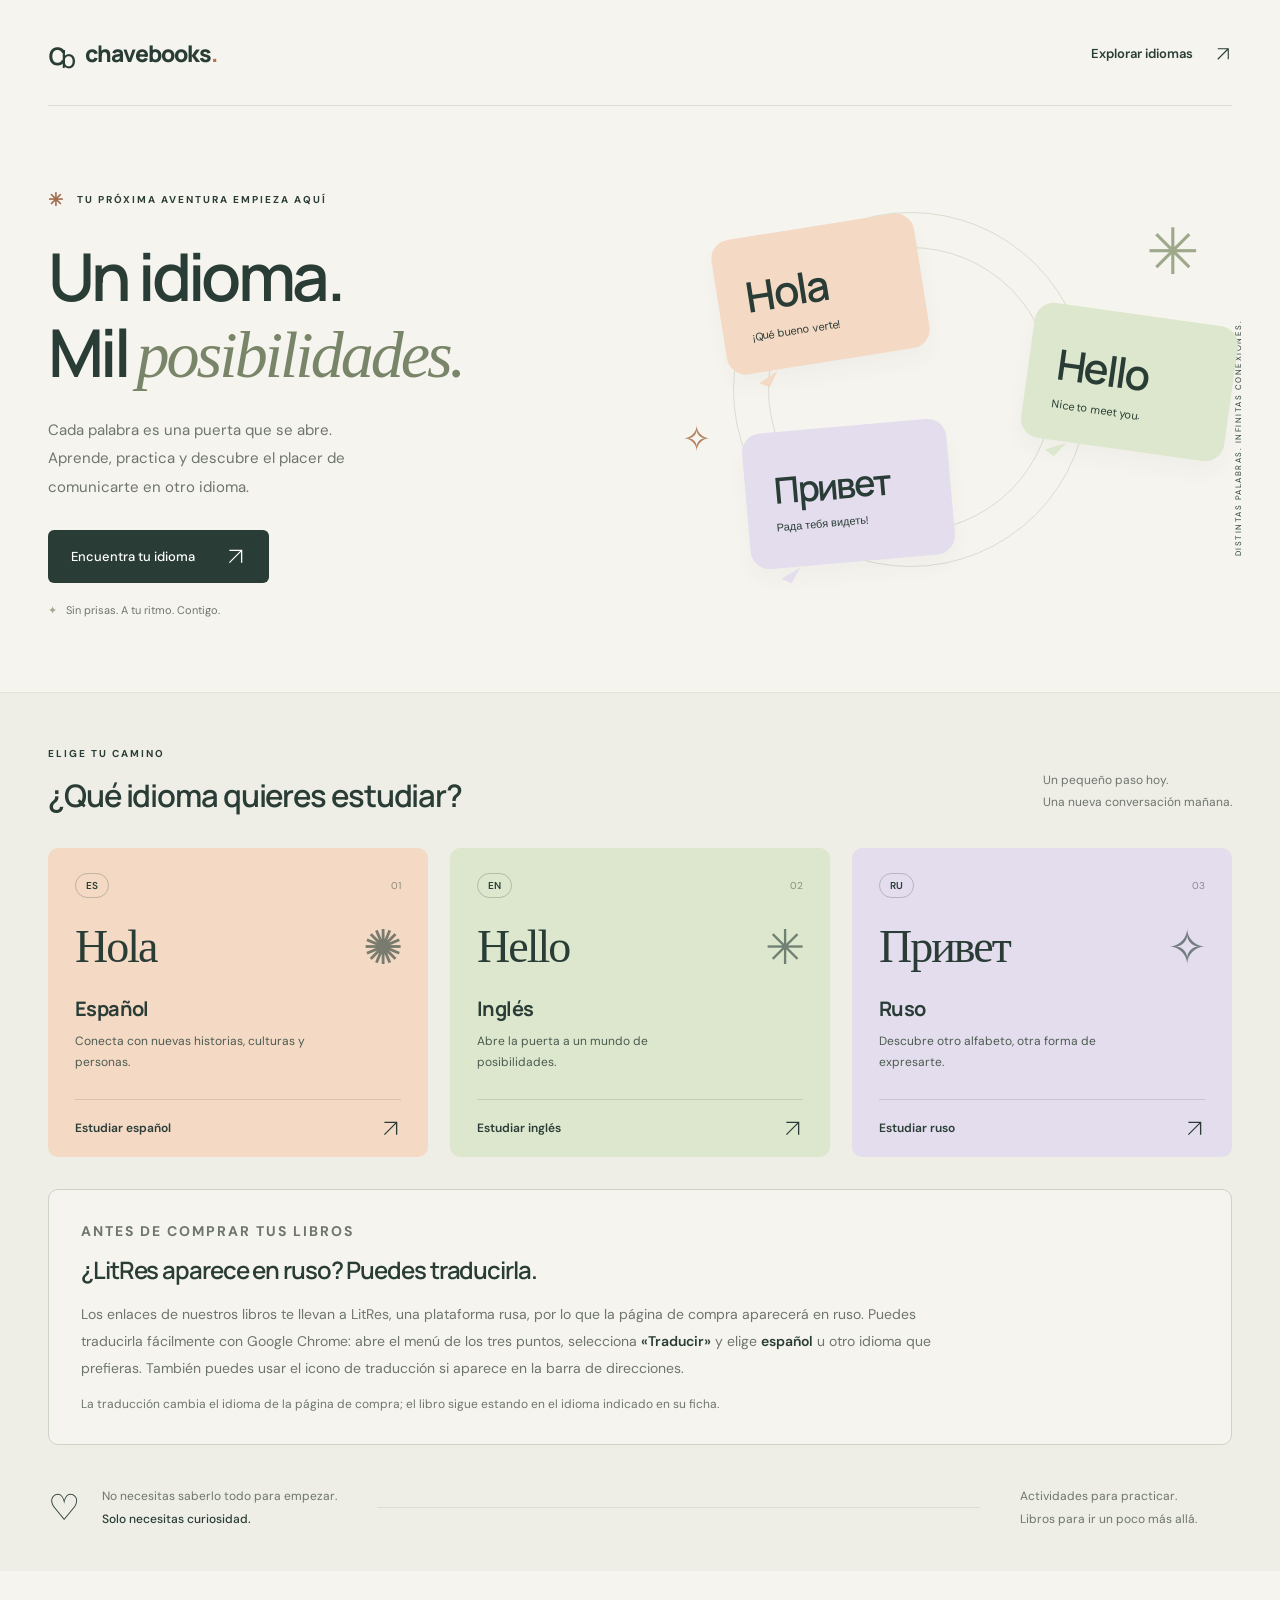
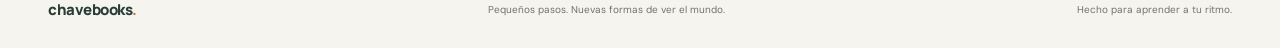
==== index.html @ 5e5ac159 "Create chavebooks language learning website" ====
<!doctype html>
<html lang="es">
<head>
  <meta charset="UTF-8">
  <meta name="viewport" content="width=device-width, initial-scale=1">
  <meta name="theme-color" content="#f6f4ee">
  <meta name="description" content="Aprende español, inglés y ruso a tu ritmo. Practica con actividades interactivas y descubre libros para seguir aprendiendo.">
  <title>chavebooks · Un idioma, mil posibilidades</title>
  <link rel="stylesheet" href="styles.css">
  <script src="books.js" defer></script>
  <script src="app.js" defer></script>
</head>
<body>
  <a class="skip" href="#main">Saltar al contenido</a>
  <header class="header wrap">
    <a class="brand" href="#" aria-label="chavebooks, inicio"><span class="brand-icon" aria-hidden="true">c<span>b</span></span> chavebooks<span class="brand-dot">.</span></a>
    <nav aria-label="Navegación principal"><a href="#idiomas">Explorar idiomas <svg class="arrow-icon" viewBox="0 0 24 24" fill="none" stroke="currentColor" stroke-width="1.5" aria-hidden="true"><path d="M5 19 19 5M5 5h14v14"/></svg></a></nav>
  </header>
  <main id="main" tabindex="-1"></main>
  <footer class="wrap footer"><a class="brand footer-brand" href="#">chavebooks<span class="brand-dot">.</span></a><p>Pequeños pasos. Nuevas formas de ver el mundo.</p><span>Hecho para aprender a tu ritmo.</span></footer>
</body>
</html>
---- styles.css ----
@import url('https://fonts.googleapis.com/css2?family=DM+Sans:wght@400;450;500;550;600;650;700&family=Manrope:wght@400;500;600;650;700;750;800&display=swap');
:root{--ink:#293d36;--muted:#6d756e;--paper:#f6f4ee;--line:#dcded3;--peach:#f4d9c5;--sage:#dce7cd;--lavender:#e4dded}*{box-sizing:border-box}html{scroll-behavior:smooth;scroll-padding-top:24px}body{margin:0;background:var(--paper);color:var(--ink);font:16px 'DM Sans',sans-serif}a{color:inherit;text-decoration:none}button,input{font:inherit}button,a,input{ -webkit-tap-highlight-color:transparent}a:focus-visible,button:focus-visible,input:focus-visible{outline:3px solid #926840;outline-offset:5px}.wrap{max-width:1200px;width:calc(100% - 96px);margin:auto}.header{height:106px;display:flex;align-items:center;justify-content:space-between;border-bottom:1px solid var(--line)}.brand{font-family:'Manrope',sans-serif;font-size:23px;font-weight:800;letter-spacing:-1px;display:flex;align-items:center}.brand-icon{font-size:32px;display:inline-flex;align-items:baseline;margin-right:14px;letter-spacing:-5px;font-weight:500}.brand-icon span{font-size:25px;transform:translateY(3px)}.brand-dot{color:#ba714c}.header nav a{font-size:13px;font-weight:600}.header nav span{margin-left:22px;font-size:20px}.hero{display:grid;grid-template-columns:1.1fr 1fr;gap:20px;padding-top:78px;padding-bottom:75px}.eyebrow{font-size:10px;letter-spacing:2px;font-weight:700;line-height:1.8}.small-star{font-size:18px;color:#a16e4f;vertical-align:middle;margin-right:8px}h1,h2,h3,p{margin-top:0}h1,h2,h3{font-family:'Manrope',sans-serif}h1{font-size:66px;line-height:1.14;font-weight:600;letter-spacing:-3.6px;margin-bottom:24px;margin-top:23px}h1 em{font-family:Georgia,serif;font-weight:400;letter-spacing:-3px;color:#798568}.hero-description{color:var(--muted);font-size:15px;line-height:1.9;max-width:370px;margin-bottom:29px}.button{display:inline-flex;gap:30px;align-items:center;justify-content:space-between;padding:16px 23px;border-radius:6px;font-size:13px;font-weight:500;border:0;cursor:pointer;transition:background .18s,transform .18s}.dark{background:var(--ink);color:#fff}.dark:hover{background:#42594b;transform:translateY(-2px)}.button span{font-size:19px}.hero-note{font-size:11px;color:var(--muted);margin:20px 0 0}.hero-note span{color:#9eaa8b;margin-right:6px}.hero-art{position:relative;height:390px;align-self:center}.orbit{position:absolute;border:1px solid #d9ddcf;border-radius:50%;width:355px;height:355px;top:6px;left:55px}.orbit-two{width:285px;height:285px;top:41px;left:90px}.speech{position:absolute;width:205px;height:136px;display:flex;flex-direction:column;justify-content:center;padding-left:28px;border-radius:19px;font-family:'Manrope',sans-serif;font-size:42px;font-weight:600;letter-spacing:-2px;box-shadow:0 12px 20px #293d3608}.speech:after{content:'';position:absolute;bottom:-16px;left:28px;border:10px solid transparent;border-top-color:inherit;border-bottom:0;transform:skewY(-25deg)}.speech span{font-family:'DM Sans',sans-serif;font-size:11px;letter-spacing:0;font-weight:400;margin-top:5px}.speech-es{background:var(--peach);border-color:var(--peach);left:40px;top:20px;transform:rotate(-9deg)}.speech-en{background:var(--sage);border-color:var(--sage);right:0;top:108px;transform:rotate(8deg);z-index:2}.speech-ru{background:var(--lavender);border-color:var(--lavender);left:68px;top:220px;transform:rotate(-5deg);font-size:36px}.art-star{position:absolute;right:32px;top:5px;font-size:64px;color:#9da98a}.tiny-star{position:absolute;left:4px;top:210px;font-size:35px;color:#b28361}.art-caption{position:absolute;bottom:0;right:12px;font-size:8px;letter-spacing:1.5px;transform:rotate(-90deg);transform-origin:right center}.languages-section{padding:52px 0 0;background:#eeeee6;border-top:1px solid #e2e4da}.section-heading{display:flex;justify-content:space-between;align-items:end;margin-bottom:32px}.section-heading .eyebrow{margin-bottom:12px}h2{font-size:31px;line-height:1.3;font-weight:600;letter-spacing:-1.1px;margin-bottom:0}.section-heading>p{font-size:12px;line-height:1.8;color:var(--muted);margin:0 0 2px}.language-grid{display:grid;grid-template-columns:repeat(3,1fr);gap:22px}.language-card{padding:25px 27px 0;border-radius:10px;transition:transform .2s,box-shadow .2s}.language-card:hover{transform:translateY(-6px);box-shadow:0 12px 22px #293d3610}.peach{background:var(--peach)}.sage{background:var(--sage)}.lavender{background:var(--lavender)}.card-top{display:flex;align-items:center;justify-content:space-between}.language-code{border:1px solid #293d3640;border-radius:30px;padding:5px 10px;font-size:10px;font-weight:600}.card-number{font-size:10px;color:#293d3680}.native{font-family:Georgia,serif;font-size:46px;letter-spacing:-2px;margin:21px 0 20px;display:flex;align-items:center;justify-content:space-between}.native span{font-family:serif;font-size:48px;font-weight:400;opacity:.6}.language-card h3{font-size:20px;letter-spacing:-.6px;margin-bottom:9px}.language-card>p{font-size:12px;line-height:1.8;max-width:230px;min-height:44px;color:#4b5b50;margin-bottom:24px}.card-bottom{border-top:1px solid #293d3626;display:flex;align-items:center;justify-content:space-between;padding:18px 0;font-size:12px;font-weight:600}.card-bottom span{font-size:21px}.learning-note{display:flex;align-items:center;gap:22px;padding:40px 0}.learning-note>span:first-child{font-size:36px;font-family:serif}.learning-note p{font-size:12px;line-height:1.9;margin:0;color:var(--muted)}.learning-note strong{font-weight:500;color:var(--ink)}.note-line{height:1px;background:var(--line);flex:1;margin:0 18px}.note-right{min-width:212px}.footer{padding:28px 0;display:flex;justify-content:space-between;align-items:center;gap:24px}.footer-brand{font-size:15px;letter-spacing:-.5px}.footer p,.footer>span{font-size:10px;color:var(--muted);margin:0}.skip{position:absolute;left:12px;top:-70px;z-index:10;background:var(--ink);color:white;padding:12px}.skip:focus{top:8px}.detail{padding:30px 0 60px;min-height:75vh}.back{font-size:12px;display:inline-block;margin-bottom:25px}.language-banner{border-radius:12px;padding:35px 40px;display:flex;justify-content:space-between;align-items:center}.language-banner h1{margin:12px 0;font-size:48px;letter-spacing:-2px}.language-banner p:last-child{font-size:14px;margin-bottom:0}.banner-native{font-family:Georgia,serif;font-style:italic;font-weight:400;opacity:.55;margin-left:28px}.banner-star{font-size:90px;opacity:.5}.tabs{display:flex;gap:35px;border-bottom:1px solid var(--line);margin-top:20px}.tabs a{padding:18px 0;font-size:14px;border-bottom:3px solid transparent}.tabs a[aria-current]{border-color:var(--ink);font-weight:700}.tabs span{margin-left:18px}.activity-heading{display:flex;gap:20px;justify-content:space-between;align-items:center;margin:38px 0 28px}.activity-heading h2{margin-bottom:12px}.activity-heading p:last-child{font-size:14px;color:var(--muted);line-height:1.8;margin:0;max-width:650px}.level{font-size:11px;background:#e7ebdf;padding:9px 13px;border-radius:30px;white-space:nowrap}.exercise-meta{display:flex;justify-content:space-between;border-bottom:1px solid var(--line);padding:17px 0;font-size:12px;color:var(--muted)}.question{border:0;border-bottom:1px solid var(--line);margin:0;padding:26px 0;min-width:0}.question legend{float:left;width:100%;font-size:17px;margin-bottom:18px;line-height:1.6}.question-number{font-size:11px;color:var(--muted);margin-right:15px}.answers{clear:both;display:flex;gap:12px;padding-left:34px}.answers label{position:relative;cursor:pointer}.answers input{position:absolute;left:12px;top:12px;width:16px;height:16px;accent-color:var(--ink)}.answers label span{display:block;border:1px solid #cdd3c5;border-radius:5px;padding:12px 24px 12px 40px;font-size:14px}.answers input:checked+span{background:#dce7cd;border-color:#708369}.answers input:focus-visible+span{outline:2px solid #926840;outline-offset:2px}.feedback{font-size:13px;margin:15px 0 0 34px;line-height:1.8}.feedback:empty{display:none}.correct{color:#345c38}.incorrect{color:#8d4627}.exercise-actions{display:flex;align-items:center;gap:25px;margin-top:28px}.reset{border:0;background:none;color:var(--ink);font-size:12px;cursor:pointer;padding:12px}.result:not(:empty){padding:22px;background:var(--sage);border-radius:8px;margin-top:25px;line-height:1.8}.empty-books{padding:50px 24px;background:#eeeee6;text-align:center;border-radius:10px}.book-symbol{font-size:54px;color:#798568}.empty-books h3{font-size:24px;margin:15px 0;letter-spacing:-.7px}.empty-books p{font-size:14px;line-height:1.9;max-width:470px;margin:0 auto 25px;color:var(--muted)}.book-grid{display:grid;grid-template-columns:repeat(3,1fr);gap:22px}.book-card{border:1px solid var(--line);border-radius:10px;padding:28px}.book-card h3{font-size:25px;margin:15px 0}.book-card p{color:var(--muted);font-size:14px;line-height:1.8}
@media(min-width:1400px){.hero{padding-top:95px;padding-bottom:95px}}@media(max-width:1050px){.wrap{width:calc(100% - 56px)}h1{font-size:54px}.hero-art{transform:scale(.85);transform-origin:right center}.hero{grid-template-columns:1.15fr 1fr;gap:0}.speech-en{right:-25px}.language-card{padding:22px 22px 0}.native{font-size:40px}.footer>span{display:none}}@media(max-width:760px){.wrap{width:calc(100% - 40px)}.header{height:82px}.brand{font-size:19px}.brand-icon{margin-right:10px}.header nav a{font-size:11px}.header nav span{margin-left:5px}.hero{grid-template-columns:1fr;padding-top:40px;padding-bottom:24px}.hero h1{font-size:52px;letter-spacing:-2.8px}.hero-description{max-width:400px}.hero-art{width:370px;max-width:100%;height:345px;transform:scale(.85);transform-origin:center center;justify-self:center;margin:0 0 8px}.orbit{left:12px;top:0;width:330px;height:330px}.orbit-two{left:42px;top:30px;width:270px;height:270px}.speech-es{left:10px;top:5px}.speech-en{right:-2px;top:99px}.speech-ru{left:35px;top:205px}.art-star{right:15px;top:-5px}.tiny-star{left:-15px;top:182px}.art-caption{display:none}.languages-section{padding-top:35px}.section-heading{display:block}.section-heading>p{margin-top:16px}h2{font-size:27px}.language-grid{grid-template-columns:1fr;gap:16px}.language-card{padding:23px 25px 0}.native{margin:12px 0;font-size:43px}.language-card>p{max-width:100%;min-height:0}.learning-note{gap:15px;padding:30px 0}.note-line,.note-right{display:none}.footer{align-items:start;flex-direction:column;gap:12px;padding:25px 0}.language-banner{padding:25px}.language-banner h1{font-size:36px}.banner-native{display:block;margin:10px 0 0;font-size:30px}.banner-star{font-size:60px}.activity-heading{align-items:start;flex-direction:column;margin:28px 0 22px}.exercise-meta{gap:15px;font-size:10px}.question legend{font-size:15px}.answers{padding-left:0;gap:8px;flex-wrap:wrap}.answers label span{padding:12px 16px 12px 36px;font-size:13px}.feedback{margin-left:0}.exercise-actions{gap:12px;flex-wrap:wrap}.book-grid{grid-template-columns:1fr}.empty-books h3{font-size:22px}}@media(prefers-reduced-motion:reduce){html{scroll-behavior:auto}*{transition:none!important}}

.arrow-icon{width:21px;height:21px;flex-shrink:0;vertical-align:middle}.header .arrow-icon{margin-left:18px;width:18px;height:18px}.tabs .arrow-icon{margin-left:18px;width:16px;height:16px}.art-caption{bottom:35px;right:-5px;transform:rotate(-90deg) translateX(100%)}
@media(max-width:760px){.hero-copy{min-width:0}.hero h1{font-size:clamp(39px,12.5vw,52px);letter-spacing:-2.8px}.hero h1 em{letter-spacing:-2.8px}.header .arrow-icon{margin-left:4px;width:15px;height:15px}.hero-art{min-width:0}.hero .eyebrow{font-size:9px;letter-spacing:1.6px}}
@media(max-width:760px){.hero{grid-template-columns:minmax(0,1fr)}.book-card{min-width:0;display:flex;flex-direction:column;align-items:flex-start}.book-card h3{overflow-wrap:anywhere}.book-card .button{margin-top:auto}.book-grid{gap:16px}}

.litres-notice{margin-top:32px;padding:28px 32px;border:1px solid #cdd3c5;border-radius:10px;background:var(--paper)}.litres-notice .eyebrow{margin-bottom:10px}.litres-notice h2{font-size:24px;margin-bottom:16px}.litres-notice p{font-size:14px;line-height:1.9;max-width:850px;color:var(--muted);margin-bottom:12px}.litres-notice strong{color:var(--ink);font-weight:600}.litres-notice .litres-note{font-size:12px;margin-bottom:0}@media(max-width:760px){.litres-notice{padding:23px;margin-top:24px}.litres-notice h2{font-size:22px}}
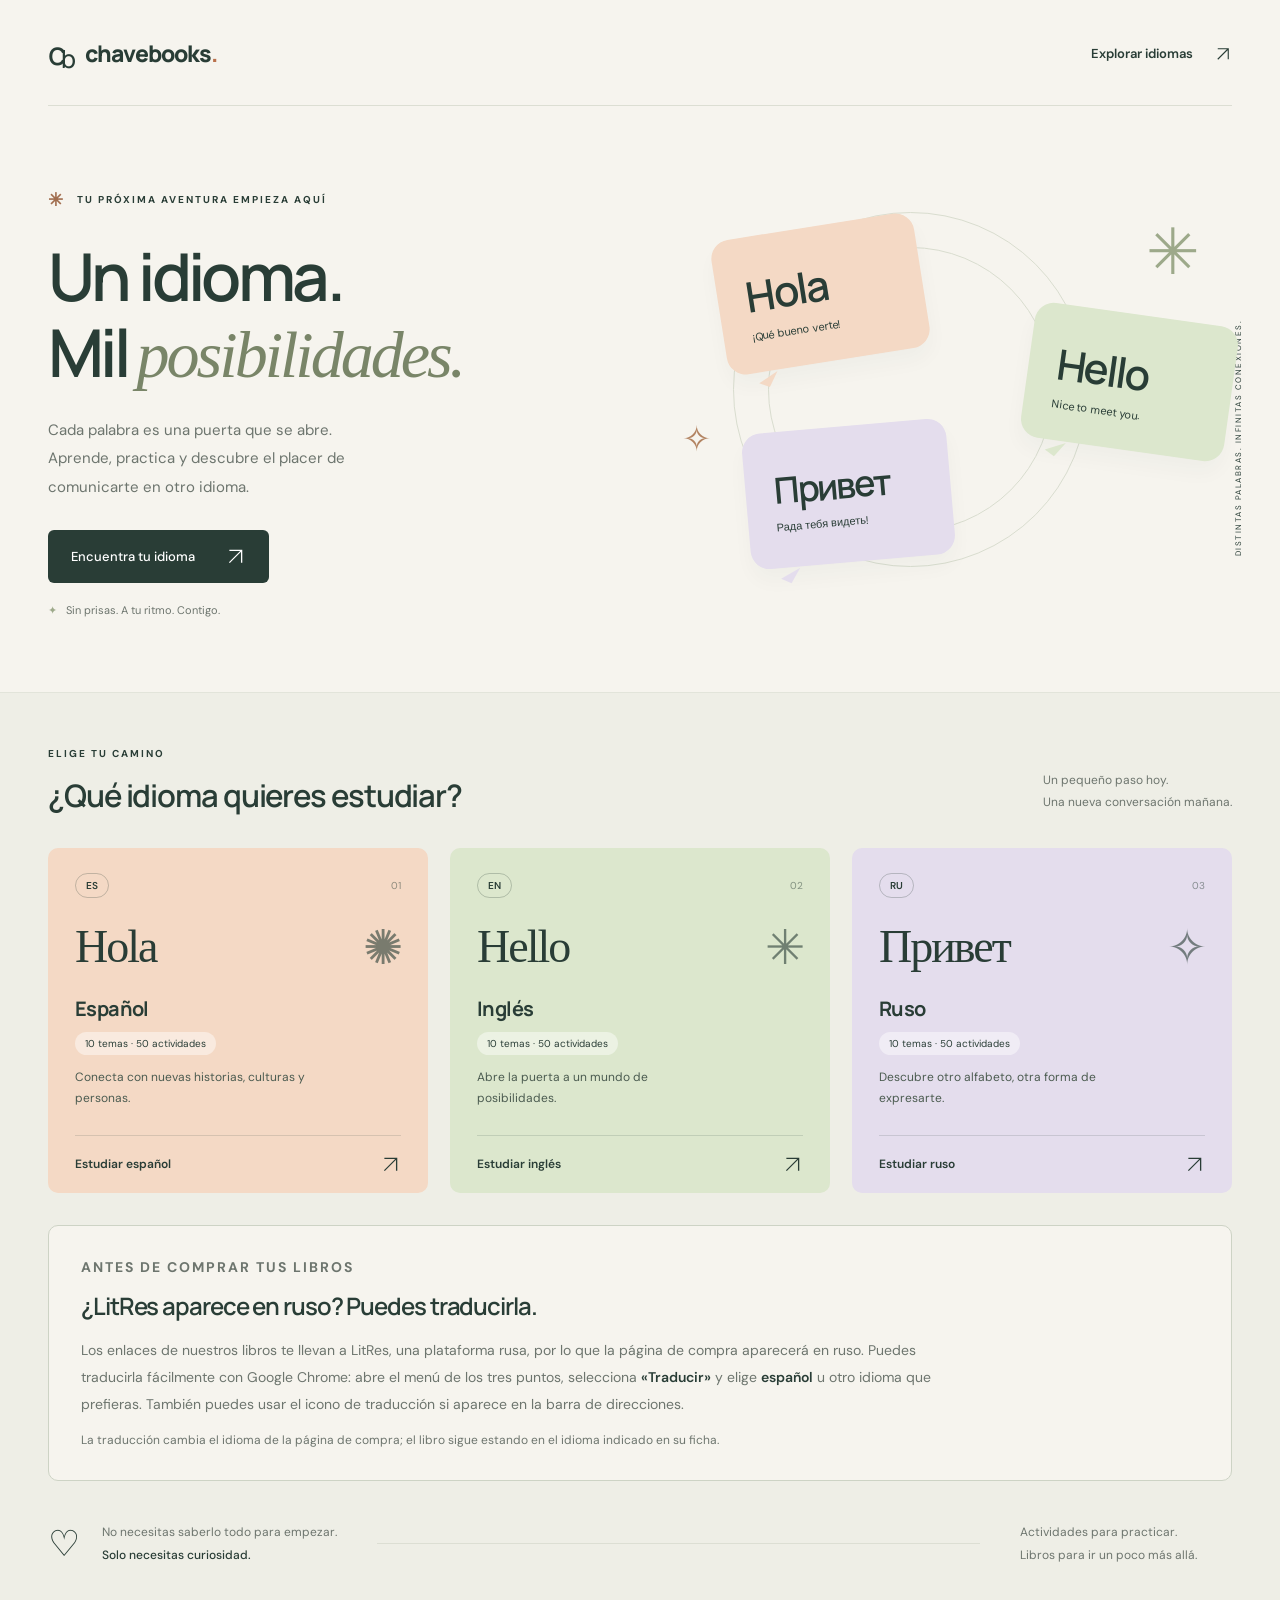
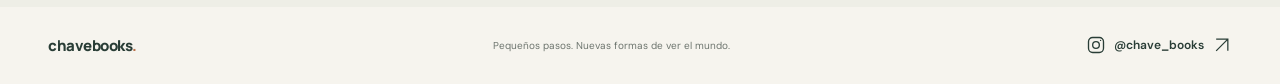
==== commit 37a92611: "Expand language learning topics and activities" ====
--- a/index.html
+++ b/index.html
@@ -8,6 +8,7 @@
   <title>chavebooks · Un idioma, mil posibilidades</title>
   <link rel="stylesheet" href="styles.css">
   <script src="books.js" defer></script>
+  <script src="activities.js" defer></script>
   <script src="app.js" defer></script>
 </head>
 <body>
@@ -17,6 +18,6 @@
     <nav aria-label="Navegación principal"><a href="#idiomas">Explorar idiomas <svg class="arrow-icon" viewBox="0 0 24 24" fill="none" stroke="currentColor" stroke-width="1.5" aria-hidden="true"><path d="M5 19 19 5M5 5h14v14"/></svg></a></nav>
   </header>
   <main id="main" tabindex="-1"></main>
-  <footer class="wrap footer"><a class="brand footer-brand" href="#">chavebooks<span class="brand-dot">.</span></a><p>Pequeños pasos. Nuevas formas de ver el mundo.</p><span>Hecho para aprender a tu ritmo.</span></footer>
+  <footer class="wrap footer"><a class="brand footer-brand" href="#">chavebooks<span class="brand-dot">.</span></a><p>Pequeños pasos. Nuevas formas de ver el mundo.</p><a class="instagram-link" href="https://www.instagram.com/chave_books/" target="_blank" rel="noopener noreferrer" aria-label="Instagram de chavebooks, @chave_books (se abre en otra pestaña)"><svg viewBox="0 0 24 24" fill="none" stroke="currentColor" stroke-width="1.6" aria-hidden="true"><rect x="3" y="3" width="18" height="18" rx="5"/><circle cx="12" cy="12" r="4"/><circle cx="17.5" cy="6.5" r=".8" fill="currentColor" stroke="none"/></svg> @chave_books <svg class="arrow-icon" viewBox="0 0 24 24" fill="none" stroke="currentColor" stroke-width="1.5" aria-hidden="true"><path d="M5 19 19 5M5 5h14v14"/></svg></a></footer>
 </body>
 </html>
--- a/styles.css
+++ b/styles.css
@@ -7,3 +7,137 @@
 @media(max-width:760px){.hero{grid-template-columns:minmax(0,1fr)}.book-card{min-width:0;display:flex;flex-direction:column;align-items:flex-start}.book-card h3{overflow-wrap:anywhere}.book-card .button{margin-top:auto}.book-grid{gap:16px}}
 
 .litres-notice{margin-top:32px;padding:28px 32px;border:1px solid #cdd3c5;border-radius:10px;background:var(--paper)}.litres-notice .eyebrow{margin-bottom:10px}.litres-notice h2{font-size:24px;margin-bottom:16px}.litres-notice p{font-size:14px;line-height:1.9;max-width:850px;color:var(--muted);margin-bottom:12px}.litres-notice strong{color:var(--ink);font-weight:600}.litres-notice .litres-note{font-size:12px;margin-bottom:0}@media(max-width:760px){.litres-notice{padding:23px;margin-top:24px}.litres-notice h2{font-size:22px}}
+
+/* Cada idioma conserva su propio mundo de color. */
+body[data-language="espanol"] {
+  --paper: #fff8f1;
+  --ink: #603f31;
+  --muted: #796458;
+  --line: #e6cdbb;
+  --world: #f4d9c5;
+  --world-soft: #fbe9db;
+  --world-dark: #8a4b2e;
+}
+body[data-language="ingles"] {
+  --paper: #f6f9f0;
+  --ink: #314c37;
+  --muted: #62705e;
+  --line: #cedbc1;
+  --world: #dce7cd;
+  --world-soft: #eaf0df;
+  --world-dark: #48643c;
+}
+body[data-language="ruso"] {
+  --paper: #faf6ff;
+  --ink: #4c3e62;
+  --muted: #71647d;
+  --line: #daccE5;
+  --world: #e4dded;
+  --world-soft: #f0e7f8;
+  --world-dark: #70508a;
+}
+body[data-language]:not([data-language=""]) {
+  background-image: radial-gradient(var(--line) .7px, transparent .7px);
+  background-size: 22px 22px;
+}
+body[data-language]:not([data-language=""]) .header,
+body[data-language]:not([data-language=""]) .footer { background: var(--paper); }
+body[data-language]:not([data-language=""]) .level,
+body[data-language]:not([data-language=""]) .result:not(:empty),
+body[data-language]:not([data-language=""]) .empty-books { background: var(--world); }
+body[data-language]:not([data-language=""]) .answers input:checked + span {
+  background: var(--world);
+  border-color: var(--world-dark);
+}
+body[data-language]:not([data-language=""]) .dark:hover { background: var(--world-dark); }
+body[data-language]:not([data-language=""]) .answers input { accent-color: var(--world-dark); }
+body[data-language]:not([data-language=""]) .tabs { background: var(--paper); }
+.instagram-link { display: inline-flex; align-items: center; gap: 8px; font-size: 12px; font-weight: 600; }
+.instagram-link svg { width: 20px; height: 20px; }
+.instagram-link:hover { text-decoration: underline; text-underline-offset: 4px; }
+.catalog-summary { display: flex; flex-wrap: wrap; align-items: center; gap: 15px; padding: 20px 24px; background: var(--world); border-radius: 12px; font-size: 13px; }
+.catalog-summary strong { margin-left: auto; }
+.catalog-summary progress { width: 160px; height: 9px; accent-color: var(--world-dark); }
+.topic-section { margin-top: 38px; }
+.topic-section-title { display: flex; justify-content: space-between; align-items: center; gap: 20px; margin-bottom: 20px; }
+.topic-section-title h3 { margin: 0; font-size: 23px; letter-spacing: -.7px; }
+.topic-section-title > span { font-size: 12px; color: var(--muted); }
+.topic-grid { display: grid; grid-template-columns: repeat(3, minmax(0, 1fr)); gap: 20px; }
+.topic-card, .mode-card { padding: 25px; background: var(--paper); border: 1px solid var(--line); border-radius: 16px; position: relative; display: flex; flex-direction: column; transition: transform .2s, box-shadow .2s; min-width: 0; }
+.topic-card:hover, .mode-card:hover { transform: translateY(-4px); box-shadow: 0 8px 0 var(--world); border-color: var(--world-dark); }
+.topic-icon { display: flex; align-items: center; justify-content: center; width: 62px; height: 62px; background: var(--world); border-radius: 20px 20px 20px 5px; font-size: 33px; margin-bottom: 22px; }
+.topic-card > .level { position: absolute; right: 22px; top: 25px; }
+.topic-card h3, .mode-card h3 { font-size: 20px; line-height: 1.4; letter-spacing: -.5px; margin: 0 0 10px; }
+.topic-card p, .mode-card p { color: var(--muted); font-size: 13px; line-height: 1.8; margin-bottom: 22px; }
+.topic-open { display: flex; align-items: center; justify-content: space-between; font-size: 12px; font-weight: 600; border-top: 1px solid var(--line); padding-top: 17px; margin-top: auto; gap: 12px; }
+.topic-open span { font-size: 23px; }
+.progress-note { color: var(--muted); font-size: 12px; line-height: 1.8; max-width: 760px; margin-top: 30px; }
+.topic-back { margin: 30px 0 22px; line-height: 1.8; }
+.topic-welcome { display: flex; align-items: center; gap: 25px; padding: 30px; background: var(--world); border-radius: 16px; }
+.topic-welcome .eyebrow { margin-bottom: 8px; }
+.topic-welcome p:last-child { margin: 12px 0 0; font-size: 14px; line-height: 1.7; }
+.welcome-icon { font-size: 55px; }
+.completion-badge { border: 1px solid var(--world-dark); border-radius: 50%; width: 65px; height: 65px; flex-shrink: 0; display: flex; align-items: center; justify-content: center; margin-left: auto; font-size: 14px; }
+.topic-tip { background: var(--world-soft); padding: 19px 24px; border-left: 4px solid var(--world-dark); border-radius: 0 10px 10px 0; margin: 25px 0; font-size: 13px; line-height: 1.8; }
+.topic-tip p { margin: 5px 0 0; }
+.mode-grid { display: grid; grid-template-columns: repeat(2, minmax(0, 1fr)); gap: 20px; }
+.mode-index { font-size: 10px; letter-spacing: 1px; font-weight: 700; }
+.mode-icon { font-size: 34px; margin: 15px 0; color: var(--world-dark); }
+.exercise-heading h2 { margin-bottom: 15px; }
+.exercise-heading > p:last-child { line-height: 1.8; color: var(--muted); max-width: 780px; font-size: 14px; }
+.exercise-steps { display: flex; gap: 12px; margin: 25px 0; }
+.exercise-steps a { display: flex; align-items: center; justify-content: center; position: relative; width: 42px; height: 42px; border-radius: 12px; border: 1px solid var(--line); background: var(--paper); font-size: 14px; }
+.exercise-steps a[aria-current] { background: var(--ink); color: var(--paper); border-color: var(--ink); }
+.exercise-steps a > span { position: absolute; top: -8px; right: -5px; border-radius: 50%; background: var(--world); color: var(--ink); border: 1px solid var(--line); font-size: 11px; padding: 2px 4px; }
+#exercise { background: var(--paper); padding: 8px 30px 30px; border: 1px solid var(--line); border-radius: 16px; }
+.written-answer, .question select { display: block; clear: both; width: min(100%, 540px); border: 1px solid var(--world-dark); background: #fff; color: var(--ink); padding: 13px 15px; border-radius: 8px; font: inherit; font-size: 16px; }
+.written-answer:focus, .question select:focus { outline: 3px solid var(--world); outline-offset: 2px; }
+.question .answers { padding-left: 0; flex-wrap: wrap; }
+.question legend { padding: 0; }
+.grammar-hint, .word-help { font-size: 12px; line-height: 1.7; color: var(--muted); margin: 14px 0 0; clear: both; }
+.picture-card { clear: both; display: flex; align-items: center; gap: 25px; margin-bottom: 20px; }
+.vocab-picture { width: 125px; min-width: 125px; height: 115px; display: flex; justify-content: center; align-items: center; background: var(--world); border-radius: 18px; font-size: 66px; }
+.picture-card details { font-size: 13px; line-height: 1.8; }
+.picture-card summary { cursor: pointer; text-decoration: underline; text-underline-offset: 4px; }
+.picture-card details p { max-width: 350px; margin: 8px 0 0; }
+.scrambled { clear: both; color: var(--world-dark); font-size: 24px; font-weight: 700; letter-spacing: 4px; overflow-wrap: anywhere; padding: 15px; background: var(--world-soft); border-radius: 10px; }
+.word-bank, .word-slots { display: flex; gap: 8px; flex-wrap: wrap; clear: both; }
+.word-slots { min-height: 65px; border: 2px dashed var(--line); padding: 12px; border-radius: 8px; margin: 15px 0; }
+.word-token { border: 1px solid var(--world-dark); border-radius: 7px; color: var(--ink); background: var(--world); padding: 10px 14px; cursor: pointer; font-size: 15px; }
+.word-token:disabled { opacity: .28; cursor: default; }
+.word-slots .word-token { background: var(--paper); }
+.vocabulary-bank { background: var(--world); padding: 20px; border-radius: 12px; font-size: 13px; margin-bottom: 25px; }
+.vocabulary-bank p { display: flex; gap: 10px; flex-wrap: wrap; margin: 10px 0 0; }
+.vocabulary-bank p span { background: var(--paper); padding: 6px 12px; border-radius: 6px; }
+.story-sheet { border-left: 3px solid var(--line); margin-top: 22px; padding-left: 22px; }
+.text-question { padding: 20px 0; }
+mark { background: var(--world); border-bottom: 2px dashed var(--world-dark); color: var(--ink); padding: 2px 5px; }
+.exercise-next { display: flex; flex-wrap: wrap; justify-content: space-between; gap: 18px; margin-top: 25px; font-size: 13px; font-weight: 600; }
+.exercise-next a:hover { text-decoration: underline; }
+body[data-language]:not([data-language=""]) .book-card { background: var(--paper); border-top: 8px solid var(--world); }
+body[data-language]:not([data-language=""]) .language-banner { border: 1px solid var(--line); box-shadow: 0 7px 0 var(--world-soft); }
+.home-activity-count { display: inline-block; background: #ffffff70; padding: 5px 10px; border-radius: 20px; font-size: 10px; margin-bottom: 12px; }
+@media(max-width: 1000px) { .topic-grid { grid-template-columns: repeat(2,minmax(0,1fr)); } }
+@media(max-width: 760px) {
+  .topic-grid, .mode-grid { grid-template-columns: minmax(0,1fr); }
+  .catalog-summary { gap: 12px; padding: 18px; }
+  .catalog-summary strong { margin-left: 0; }
+  .catalog-summary progress { flex-basis: 100%; }
+  .topic-section-title { align-items: flex-start; flex-direction: column; gap: 8px; }
+  .topic-section-title h3 { font-size: 22px; }
+  .topic-welcome { flex-wrap: wrap; padding: 22px; gap: 15px; }
+  .topic-welcome > div { flex-basis: calc(100% - 80px); }
+  .welcome-icon { font-size: 42px; }
+  .completion-badge { width: 48px; height: 48px; font-size: 12px; }
+  #exercise { padding: 5px 18px 24px; }
+  .topic-tip { padding: 16px 18px; }
+  .picture-card { align-items: flex-start; flex-direction: column; gap: 12px; }
+  .vocab-picture { width: 140px; }
+  .story-sheet { padding-left: 12px; }
+  .scrambled { font-size: 20px; letter-spacing: 2px; }
+  .exercise-meta { font-size: 11px; line-height: 1.7; }
+  .footer .instagram-link { font-size: 13px; }
+}
+/* El foco se dirige al contenido al navegar sin dibujar un marco alrededor de toda la página. */
+main:focus { outline: none; }
+@media(max-width: 360px) { .hero-art .orbit-one { width: 290px; height: 290px; } .hero-art .orbit-two { width: 230px; height: 230px; } }
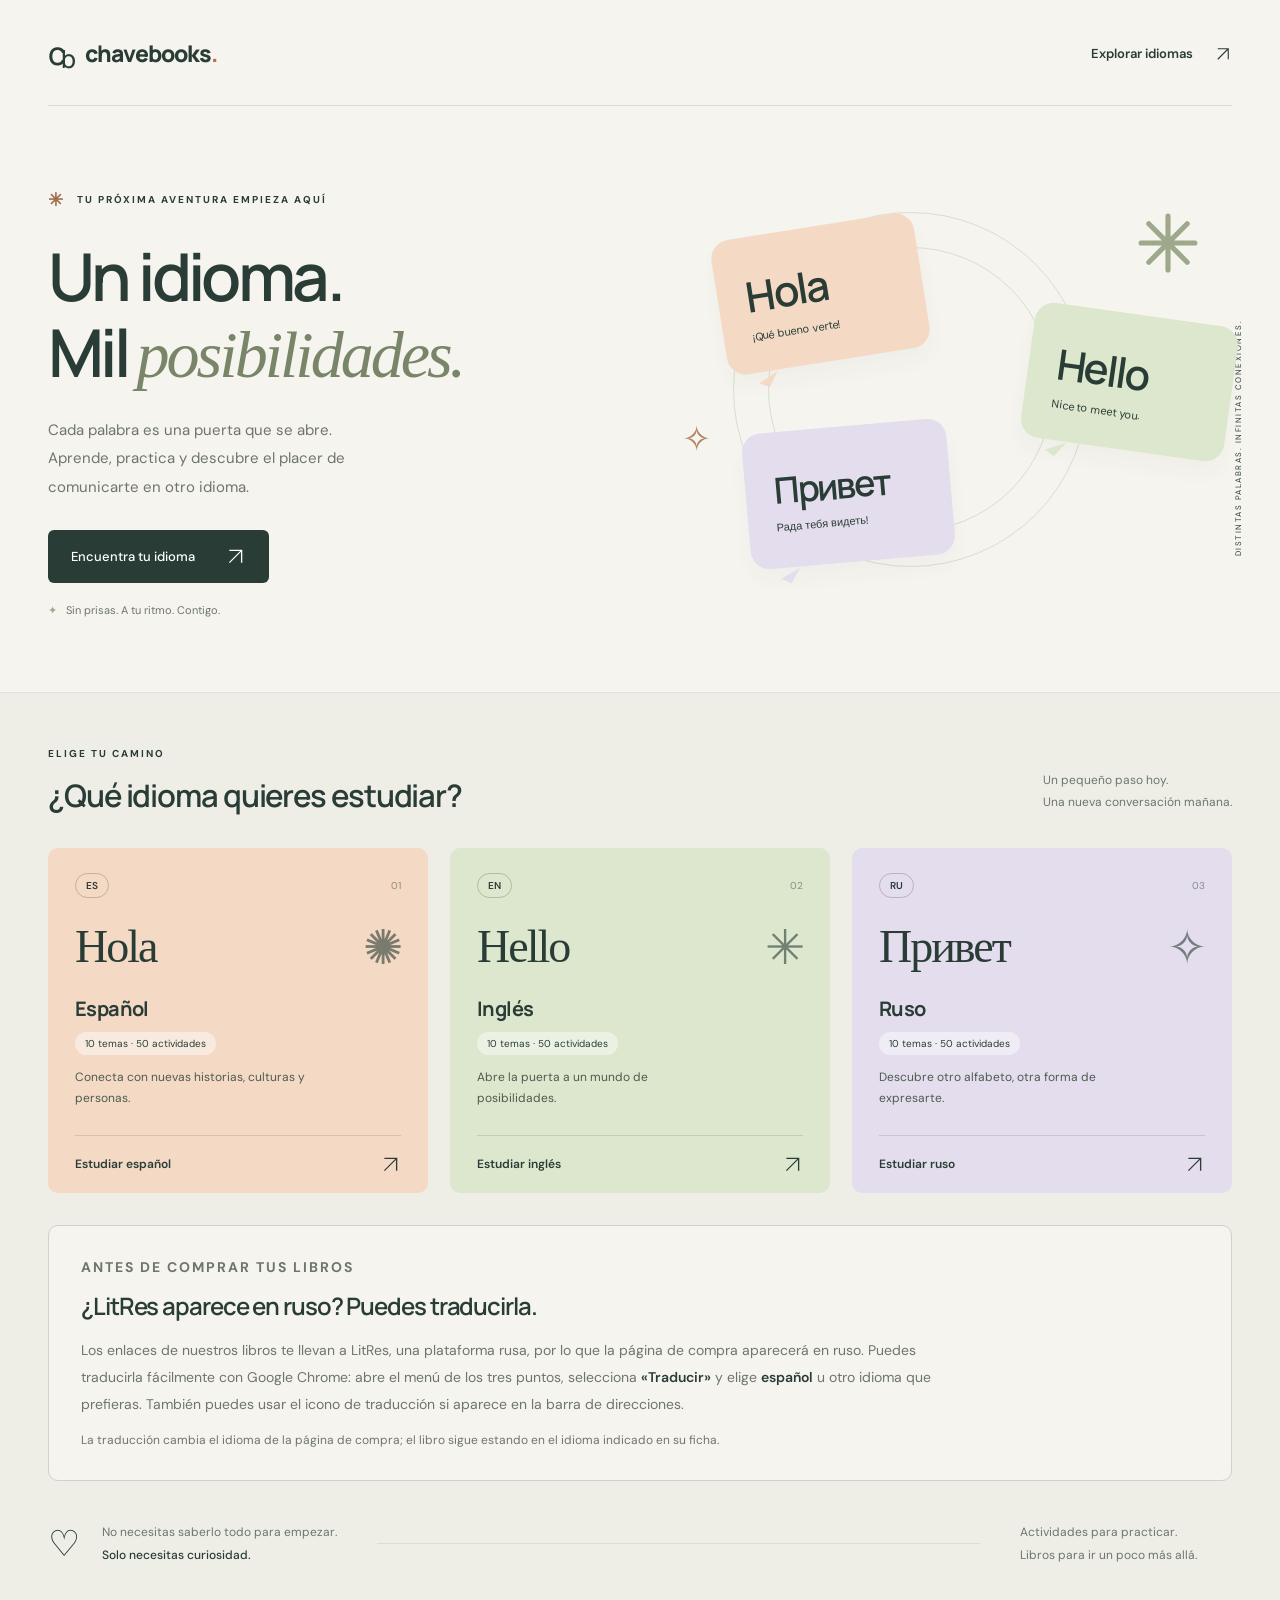
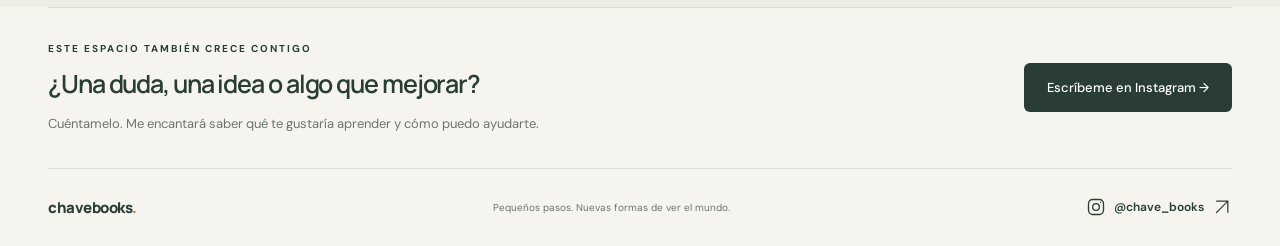
==== commit 79c47d02: "Diversify learning games and connect activities with books" ====
--- a/index.html
+++ b/index.html
@@ -6,9 +6,28 @@
   <meta name="theme-color" content="#f6f4ee">
   <meta name="description" content="Aprende español, inglés y ruso a tu ritmo. Practica con actividades interactivas y descubre libros para seguir aprendiendo.">
   <title>chavebooks · Un idioma, mil posibilidades</title>
+  <link rel="icon" href="favicon.svg" type="image/svg+xml">
+  <link rel="canonical" href="https://magnificent-empanada-bff6dc.netlify.app/">
+  <meta property="og:type" content="website">
+  <meta property="og:locale" content="es_ES">
+  <meta property="og:site_name" content="chavebooks">
+  <meta property="og:title" content="chavebooks · Aprende idiomas jugando">
+  <meta property="og:description" content="Actividades, juegos y libros para descubrir el español, el inglés y el ruso a tu ritmo.">
+  <meta property="og:url" content="https://magnificent-empanada-bff6dc.netlify.app/">
+  <meta property="og:image" content="https://magnificent-empanada-bff6dc.netlify.app/assets/social/chavebooks.png">
+  <meta property="og:image:width" content="1200">
+  <meta property="og:image:height" content="630">
+  <meta property="og:image:alt" content="chavebooks: aprende español, inglés y ruso jugando">
+  <meta name="twitter:card" content="summary_large_image">
+  <meta name="twitter:title" content="chavebooks · Aprende idiomas jugando">
+  <meta name="twitter:description" content="Descubre actividades, juegos y libros para aprender idiomas a tu ritmo.">
+  <meta name="twitter:image" content="https://magnificent-empanada-bff6dc.netlify.app/assets/social/chavebooks.png">
   <link rel="stylesheet" href="styles.css">
   <script src="books.js" defer></script>
   <script src="activities.js" defer></script>
+  <script src="media.js" defer></script>
+  <script src="analytics.js" defer></script>
+  <script src="learning.js" defer></script>
   <script src="app.js" defer></script>
 </head>
 <body>
@@ -18,6 +37,7 @@
     <nav aria-label="Navegación principal"><a href="#idiomas">Explorar idiomas <svg class="arrow-icon" viewBox="0 0 24 24" fill="none" stroke="currentColor" stroke-width="1.5" aria-hidden="true"><path d="M5 19 19 5M5 5h14v14"/></svg></a></nav>
   </header>
   <main id="main" tabindex="-1"></main>
+  <aside class="feedback-invite wrap" aria-labelledby="feedback-invite-title"><div><p class="eyebrow">ESTE ESPACIO TAMBIÉN CRECE CONTIGO</p><h2 id="feedback-invite-title">¿Una duda, una idea o algo que mejorar?</h2><p>Cuéntamelo. Me encantará saber qué te gustaría aprender y cómo puedo ayudarte.</p></div><a class="button dark" href="https://www.instagram.com/chave_books/" target="_blank" rel="noopener noreferrer">Escríbeme en Instagram →</a></aside>
   <footer class="wrap footer"><a class="brand footer-brand" href="#">chavebooks<span class="brand-dot">.</span></a><p>Pequeños pasos. Nuevas formas de ver el mundo.</p><a class="instagram-link" href="https://www.instagram.com/chave_books/" target="_blank" rel="noopener noreferrer" aria-label="Instagram de chavebooks, @chave_books (se abre en otra pestaña)"><svg viewBox="0 0 24 24" fill="none" stroke="currentColor" stroke-width="1.6" aria-hidden="true"><rect x="3" y="3" width="18" height="18" rx="5"/><circle cx="12" cy="12" r="4"/><circle cx="17.5" cy="6.5" r=".8" fill="currentColor" stroke="none"/></svg> @chave_books <svg class="arrow-icon" viewBox="0 0 24 24" fill="none" stroke="currentColor" stroke-width="1.5" aria-hidden="true"><path d="M5 19 19 5M5 5h14v14"/></svg></a></footer>
 </body>
 </html>
--- a/styles.css
+++ b/styles.css
@@ -141,3 +141,86 @@
 /* El foco se dirige al contenido al navegar sin dibujar un marco alrededor de toda la página. */
 main:focus { outline: none; }
 @media(max-width: 360px) { .hero-art .orbit-one { width: 290px; height: 290px; } .hero-art .orbit-two { width: 230px; height: 230px; } }
+
+/* Actividades con imágenes propias y juegos sin emojis. */
+.topic-icon svg, .welcome-icon svg { width: 36px; height: 36px; }
+.welcome-icon { display: flex; align-items: center; }
+.welcome-icon svg { width: 58px; height: 58px; }
+.topic-photo { width: 100%; height: 100%; object-fit: cover; border-radius: inherit; }
+.activity-image { display: block; width: min(210px,100%); height: 175px; object-fit: contain; border-radius: 12px; background: #fff; }
+.mode-card h3 { margin-top: 22px; }
+.feedback { clear: both; }
+.reveal-solution, .flip-card { display: inline-block; border: 1px solid var(--line); color: var(--ink); background: var(--world-soft,var(--paper)); border-radius: 7px; padding: 9px 13px; font-size: 12px; cursor: pointer; margin: 10px 12px; }
+.solution { display: block; padding: 12px 0; font-size: 14px; color: var(--ink); }
+.solution[hidden], .flash-answer[hidden] { display: none; }
+.flashcard { clear: both; display: flex; align-items: center; flex-wrap: wrap; gap: 14px; margin-bottom: 15px; padding: 10px; background: var(--world-soft); border-radius: 10px; }
+.flashcard .flip-card { margin: 0; }
+.flash-answer { font-size: 20px; font-weight: 600; }
+.puzzle-panel { border: 1px solid var(--line); border-radius: 16px; padding: 30px; background: var(--paper); }
+.puzzle-panel p { line-height: 1.8; }
+.memory-grid { display: grid; grid-template-columns: repeat(5,minmax(0,1fr)); gap: 12px; }
+.memory-card { min-height: 110px; padding: 12px; border: 1px solid var(--world-dark); border-radius: 12px; background: var(--world); color: var(--ink); font: inherit; font-size: 13px; cursor: pointer; line-height: 1.5; overflow-wrap: anywhere; }
+.memory-card:not(.flipped) { background-image: repeating-linear-gradient(45deg, transparent, transparent 10px, #ffffff30 10px, #ffffff30 12px); font-size: 27px; }
+.memory-card.flipped { background: white; }
+.memory-card.matched { background: var(--world-soft); border-style: dashed; opacity: .85; cursor: default; }
+.memory-note { font-size: 13px; color: var(--muted); }
+.puzzle-clues { display: grid; grid-template-columns: repeat(5,minmax(0,1fr)); gap: 12px; margin-bottom: 24px; }
+.puzzle-clue { border: 1px solid var(--line); border-radius: 10px; padding: 12px; background: var(--world-soft); font-size: 12px; line-height: 1.7; }
+.puzzle-clue .activity-image { width: 100%; height: 100px; }
+.found-label { display: block; font-weight: bold; margin-top: 6px; }
+.puzzle-instruction { font-size: 12px; color: var(--muted); }
+.grid-scroll { overflow-x: auto; padding: 4px; }
+.letter-grid { display: grid; grid-template-columns: repeat(var(--grid-size),minmax(22px,1fr)); gap: 3px; width: min(100%,520px); min-width: calc(var(--grid-size) * 25px); margin: auto; }
+.letter-grid button { aspect-ratio: 1; border: 1px solid var(--line); background: #fff; color: var(--ink); border-radius: 5px; padding: 2px; font: inherit; font-size: clamp(12px,2vw,18px); cursor: pointer; font-weight: 600; }
+.letter-grid button.selected { outline: 3px solid var(--world-dark); outline-offset: -2px; background: var(--world); }
+.letter-grid button.found { background: var(--world); border-color: var(--world-dark); }
+.crossword-grid { display: grid; grid-template-columns: repeat(var(--grid-size),32px); width: max-content; margin: auto; gap: 2px; }
+.crossword-cell { position: relative; width: 32px; height: 36px; background: #fff; border: 1px solid var(--world-dark); }
+.crossword-cell > span { position: absolute; font-size: 8px; top: 1px; left: 2px; pointer-events: none; }
+.crossword-cell input { width: 100%; height: 100%; border: 0; padding: 8px 2px 1px; background: transparent; font-size: 19px; text-align: center; text-transform: uppercase; color: var(--ink); }
+.crossword-clues { margin-top: 24px; padding-left: 24px; }
+.crossword-clues li { padding: 10px 0; line-height: 1.7; font-size: 14px; }
+.crossword-clues small { color: var(--muted); }
+.feedback-invite { display: flex; align-items: center; justify-content: space-between; flex-wrap: wrap; gap: 24px; border-top: 1px solid var(--line); border-bottom: 1px solid var(--line); padding: 32px 0; }
+.feedback-invite h2 { font-size: 25px; }
+.feedback-invite p:last-child { margin: 12px 0 0; color: var(--muted); font-size: 13px; line-height: 1.8; }
+.purchase-notice { padding: 22px; border-radius: 12px; background: var(--world); margin-bottom: 30px; }
+.purchase-notice p { margin: 8px 0 0; font-size: 13px; line-height: 1.8; }
+.book-card { display: flex; flex-direction: column; align-items: stretch; padding: 22px; }
+.book-card.recommended { outline: 2px solid var(--world-dark); }
+.book-cover { width: 100%; height: 280px; object-fit: contain; background: var(--world-soft); border-radius: 8px; margin-bottom: 20px; }
+.typographic-cover { display: flex; flex-direction: column; justify-content: space-between; padding: 25px; background: linear-gradient(135deg,var(--world-soft),var(--world)); border-left: 8px solid var(--world); text-align: left; }
+.typographic-cover > span { font-size: 10px; letter-spacing: 1px; }
+.typographic-cover strong { font-family: Georgia,serif; font-weight: 400; font-size: 29px; line-height: 1.25; overflow-wrap: anywhere; }
+.book-meta { display: flex; flex-wrap: wrap; gap: 8px; }
+.book-meta span, .book-audience { font-size: 11px; background: var(--world-soft); padding: 7px 10px; border-radius: 7px; color: var(--ink); line-height: 1.8; }
+.book-card .book-audience { font-size: 12px; color: var(--ink); }
+.book-card .button { margin-top: auto; }
+.book-card .litres-button-note { font-size: 11px; margin: 10px 0 0; line-height: 1.7; }
+.related-book { display: grid; grid-template-columns: 150px minmax(0,1fr); gap: 25px; background: var(--world); padding: 25px; border-radius: 14px; margin: 28px 0; }
+.related-book .book-cover { height: 200px; margin-bottom: 0; background: var(--paper); }
+.related-book .typographic-cover { padding: 14px; }
+.related-book .typographic-cover strong { font-size: 19px; }
+.related-book h3 { font-size: 21px; line-height: 1.5; }
+.related-book section > p:not(.eyebrow) { font-size: 13px; line-height: 1.8; }
+@media(max-width:760px) {
+  .puzzle-panel { padding: 18px 12px; }
+  .memory-grid { grid-template-columns: repeat(4,minmax(0,1fr)); gap: 7px; }
+  .memory-card { min-height: 105px; font-size: 11px; padding: 8px; }
+  .puzzle-clues { grid-template-columns: repeat(2,minmax(0,1fr)); gap: 8px; }
+  .puzzle-clue { padding: 10px; }
+  .letter-grid { gap: 2px; min-width: calc(var(--grid-size) * 24px); }
+  .letter-grid button { font-size: 13px; }
+  .related-book { grid-template-columns: minmax(0,1fr); padding: 20px; }
+  .related-book > div { max-width: 160px; }
+  .feedback-invite h2 { font-size: 23px; }
+  .book-card { align-items: stretch; }
+  .reveal-solution { margin-left: 0; }
+}
+.related-book.no-book { display: block; }
+.related-book.no-book p { font-size: 14px; line-height: 1.8; }
+.related-book.no-book a { font-size: 13px; font-weight: 600; }
+.memory-card .activity-image { height: 85px; width: 100%; background: transparent; }
+.banner-star svg { width: 90px; height: 90px; display: block; }
+.art-star svg { width: 64px; height: 64px; display: block; }
+@media(max-width:760px) { .banner-star svg { width: 60px; height: 60px; } }
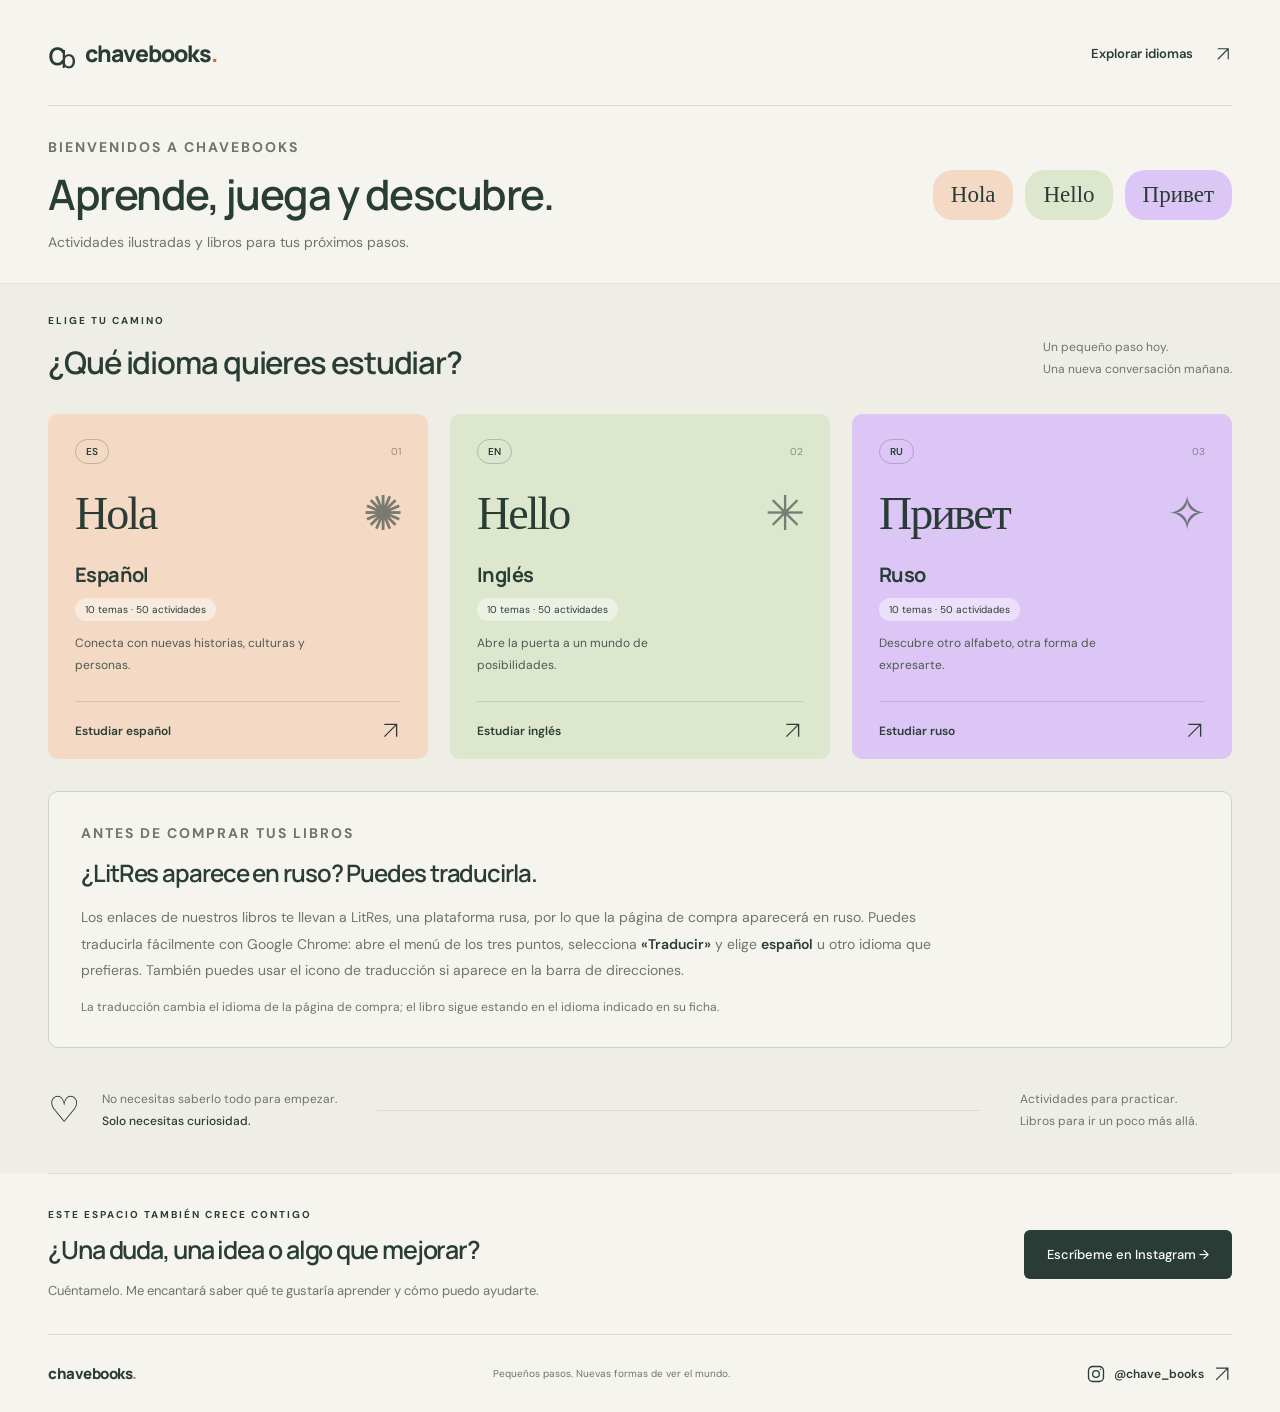
==== commit f5633072: "Improve learning flow, localize lessons and diversify grammar practice" ====
--- a/index.html
+++ b/index.html
@@ -27,6 +27,7 @@
   <script src="activities.js" defer></script>
   <script src="media.js" defer></script>
   <script src="analytics.js" defer></script>
+  <script src="localization.js" defer></script>
   <script src="learning.js" defer></script>
   <script src="app.js" defer></script>
 </head>
--- a/styles.css
+++ b/styles.css
@@ -224,3 +224,117 @@
 .banner-star svg { width: 90px; height: 90px; display: block; }
 .art-star svg { width: 64px; height: 64px; display: block; }
 @media(max-width:760px) { .banner-star svg { width: 60px; height: 60px; } }
+
+/* Las frutas conservan su tamaño de dibujo, sin estirar los originales pequeños. */
+.activity-image[src*="assets/frutas/"] { width: min(160px,100%); height: 155px; }
+.fruit-cards { display: grid; grid-template-columns: repeat(2,minmax(0,1fr)); gap: 10px; }
+.fruit-card { border: 1px solid var(--line); background: white; color: var(--ink); padding: 12px; border-radius: 12px; cursor: grab; font: inherit; font-size: 14px; min-width: 0; }
+.fruit-card[aria-pressed="true"] { outline: 3px solid var(--world-dark); background: var(--world-soft); }
+.fruit-card .activity-image[src*="assets/frutas/"] { width: 100%; height: 95px; margin: 0 auto 8px; }
+.basket-bank { background: var(--world-soft); padding: 20px; border: 1px solid var(--line); border-radius: 14px; }
+.basket-bank > p { font-size: 13px; line-height: 1.8; }
+#basket-selection { color: var(--world-dark); font-weight: 600; margin-bottom: 0; }
+.basket-order { clear: both; display: grid; gap: 12px; }
+.basket-target { min-height: 65px; border: 2px dashed var(--world-dark); border-radius: 12px; padding: 15px; background: var(--world-soft); color: var(--ink); font: inherit; font-size: 14px; cursor: pointer; }
+.basket-target.filled { border-style: solid; background: var(--world); font-weight: 600; }
+.basket-select-label { font-size: 12px; color: var(--muted); }
+.crossword-clues .activity-image[src*="assets/frutas/"] { width: 95px; height: 85px; margin: 0 0 10px; }
+@media(min-width:1000px) {
+  #exercise-stage:has(.basket-bank) { display: grid; grid-template-columns: minmax(0,.85fr) minmax(0,1.15fr); gap: 25px; align-items: start; }
+  .basket-bank { position: sticky; top: 20px; }
+}
+@media(max-width:999px) { .basket-bank { margin-bottom: 20px; } }
+
+/* Ropa: los originales se muestran completos y sin ampliación innecesaria. */
+.activity-image[src*="assets/ropa/"] { width: min(160px,100%); height: 155px; margin-bottom: 14px; }
+.memory-card .activity-image[src*="assets/ropa/"] { width: 100%; height: 85px; margin: 0; }
+.puzzle-clue .activity-image[src*="assets/ropa/"] { width: 100%; height: 100px; margin: 0; }
+
+/* Las acciones conservan las ilustraciones originales a un tamaño moderado. */
+.activity-image[src*="assets/acciones/"] { width: min(145px,100%); height: 145px; margin-bottom: 12px; }
+.memory-card .activity-image[src*="assets/acciones/"] { width: 100%; height: 85px; margin: 0; }
+.crossword-clues .activity-image[src*="assets/acciones/"] { width: 100%; height: 95px; }
+.action-story-line { display: flex; flex-wrap: wrap; align-items: center; gap: 8px; line-height: 1.9; font-size: 17px; }
+.action-story-gap { display: inline-flex; flex-direction: column; align-items: center; max-width: 100%; width: 160px; padding: 10px; background: var(--world-soft); border-radius: 12px; }
+.action-story-gap .activity-image[src*="assets/acciones/"] { width: 110px; height: 110px; margin: 0 0 8px; }
+.action-story-gap .written-answer { width: 100%; min-width: 0; }
+.visually-hidden { position: absolute; width: 1px; height: 1px; padding: 0; margin: -1px; overflow: hidden; clip-path: inset(50%); white-space: nowrap; border: 0; }
+.action-story-line { clear: both; width: 100%; }
+.action-story-line > span { min-width: 0; overflow-wrap: anywhere; }
+
+/* Colores: pinturas originales y selección visual accesible, sin emojis. */
+.activity-image[src*="assets/colores/"] { width: min(165px,100%); height: 110px; object-fit: contain; }
+.memory-card .activity-image[src*="assets/colores/"] { width: 100%; height: 65px; margin: 0; }
+.puzzle-clue .activity-image[src*="assets/colores/"] { width: 100%; height: 75px; }
+.color-hunt-options { clear: both; display: grid; grid-template-columns: repeat(6,minmax(0,1fr)); gap: 12px; padding: 12px 0; }
+.color-hunt-options label { position: relative; display: block; min-width: 0; cursor: pointer; }
+.color-hunt-options input { position: absolute; top: 7px; left: 7px; z-index: 1; accent-color: var(--world-dark); }
+.color-hunt-options label > span { display: flex; align-items: center; justify-content: center; padding: 16px 8px 8px; border: 2px solid var(--line); border-radius: 16px; background: #fff; transition: transform .15s,box-shadow .15s; }
+.color-hunt-options .activity-image[src*="assets/colores/"] { width: 100%; height: 65px; margin: 0; }
+.color-hunt-options label:hover > span { transform: translateY(-3px); box-shadow: 0 5px 0 var(--world); }
+.color-hunt-options input:checked + span { border-color: var(--world-dark); background: var(--world-soft); box-shadow: 0 0 0 2px var(--world-dark); }
+.color-hunt-options input:focus-visible + span { outline: 3px solid var(--world-dark); outline-offset: 4px; }
+@media(max-width:760px) { .color-hunt-options { grid-template-columns: repeat(3,minmax(0,1fr)); gap: 8px; } .color-hunt-options .activity-image[src*="assets/colores/"] { height: 48px; } }
+
+/* Bienvenida breve: las tres puertas de entrada quedan a la vista. */
+:root { --lavender: #dcc6f5; }
+body[data-language="ruso"] { --world: #dcc6f5; --world-soft: #f0e5fc; --line: #d4bce9; --world-dark: #74449d; }
+.welcome-strip { display: flex; justify-content: space-between; gap: 30px; align-items: center; padding-top: 30px; padding-bottom: 28px; }
+.welcome-strip h1 { font-size: clamp(29px,4vw,42px); margin: 9px 0 12px; letter-spacing: -1.5px; line-height: 1.2; }
+.welcome-strip p { margin-bottom: 0; color: var(--muted); font-size: 14px; line-height: 1.7; }
+.welcome-greetings { display: flex; gap: 12px; flex-wrap: wrap; font-family: Georgia,serif; font-size: 23px; }
+.welcome-greetings span { padding: 12px 18px; border-radius: 20px; background: var(--peach); }
+.welcome-greetings span:nth-child(2) { background: var(--sage); }
+.welcome-greetings span:nth-child(3) { background: var(--lavender); }
+.languages-section { padding-top: 28px; }
+.instruction-help { margin-top: 14px; max-width: 760px; font-size: 13px; line-height: 1.7; }
+.instruction-help summary { cursor: pointer; text-decoration: underline; text-underline-offset: 4px; }
+.instruction-help p { padding: 14px; background: var(--world-soft); border-radius: 8px; margin-top: 10px; }
+.exercise-next { align-items: center; padding: 15px 0 25px; border-bottom: 1px solid var(--line); }
+.inline-gap { display: inline-block; width: 7rem; max-width: 70%; border-bottom: 2px solid currentColor; vertical-align: baseline; margin: 0 6px 2px; }
+.two-colours { clear: both; display: flex; align-items: center; gap: 14px; max-width: 610px; }
+.two-colours .written-answer { min-width: 0; flex: 1; width: 0; }
+.question:has(.action-story-line) legend { margin-bottom: 0; height: 0; overflow: hidden; }
+.question:has(.action-story-line) .question-number { display: none; }
+.question legend:has(> .question-number:only-child) { margin-bottom: 8px; }
+.question > .activity-image { clear: both; }
+.reset-area { margin: 24px 0; font-size: 13px; }
+.reset-area > button { border: 1px solid var(--world-dark); border-radius: 8px; }
+.reset-confirmation { margin-top: 12px; background: var(--world-soft); padding: 18px; border-radius: 10px; line-height: 1.7; }
+.topic-celebration { padding: 28px; border: 2px solid var(--world-dark); background: var(--world-soft); border-radius: 18px; margin: 26px 0; }
+.topic-celebration h2 { margin: 0 0 14px; }
+.topic-celebration > p { font-size: 14px; line-height: 1.8; }
+.practice-report { list-style: none; padding: 0; margin: 25px 0; }
+.practice-report li { border-top: 1px solid var(--line); padding: 18px 0; }
+.practice-report li a { font-weight: 600; text-decoration: underline; text-underline-offset: 4px; }
+.practice-report p { display: flex; flex-wrap: wrap; gap: 10px 22px; font-size: 13px; line-height: 1.8; margin: 12px 0 0; }
+.more-topics-heading { margin: 28px 0; }
+.book-topic-suggestions { line-height: 1.9; font-size: 14px; margin: 25px 0; }
+.memory-front[hidden], .memory-back[hidden] { display: none !important; }
+.memory-front { display: flex; align-items: center; justify-content: center; min-height: 85px; }
+.memory-card:disabled:not(.matched) { cursor: progress; }
+.memory-front .activity-image { width: 100%; max-width: 150px; height: 85px; object-fit: contain; }
+.activity-image[src*="acciones/recortes/"] { border-radius: 12px; object-fit: cover; }
+.crossword-grid { background: var(--ink); padding: 5px; border-radius: 8px; gap: 1px; }
+.crossword-cell { height: 36px; }
+.crossword-cell.word-active { background: var(--world); }
+.crossword-cell:focus-within { outline: 3px solid var(--world-dark); outline-offset: -2px; z-index: 1; background: #fff; }
+.crossword-empty { background: var(--ink); }
+.crossword-status { min-height: 28px; font-size: 14px; font-weight: 600; }
+.crossword-clue-groups { display: grid; grid-template-columns: repeat(2,minmax(0,1fr)); gap: 20px; margin-top: 25px; }
+.crossword-clue-groups h3 { font-size: 19px; }
+.crossword-clue-groups .crossword-clues { display: flex; flex-direction: column; list-style: none; padding: 0; margin: 0; }
+.crossword-clue { width: 100%; display: grid; grid-template-columns: 24px 85px minmax(0,1fr); align-items: center; gap: 10px; padding: 12px; border: 1px solid var(--line); border-radius: 12px; background: var(--paper); text-align: left; color: var(--ink); font: inherit; font-size: 13px; line-height: 1.7; cursor: pointer; }
+.crossword-clue[aria-pressed="true"] { border-color: var(--world-dark); background: var(--world-soft); box-shadow: inset 0 0 0 1px var(--world-dark); }
+.crossword-clue .activity-image { width: 85px!important; height: 85px!important; margin: 0!important; }
+@media(max-width:760px) {
+ .welcome-strip { padding-top: 22px; padding-bottom: 22px; }
+ .welcome-greetings { display: none; }
+ .two-colours { gap: 8px; }
+ .two-colours .written-answer { padding-left: 8px; padding-right: 8px; }
+ .topic-celebration { padding: 20px; }
+ .crossword-clue-groups { grid-template-columns: minmax(0,1fr); }
+ .crossword-clue { grid-template-columns: 20px 65px minmax(0,1fr); padding: 10px; gap: 8px; }
+ .crossword-clue .activity-image { width: 65px!important; height: 65px!important; }
+}
+.memory-front .activity-image[src*="acciones/recortes/"] { object-fit: contain; }
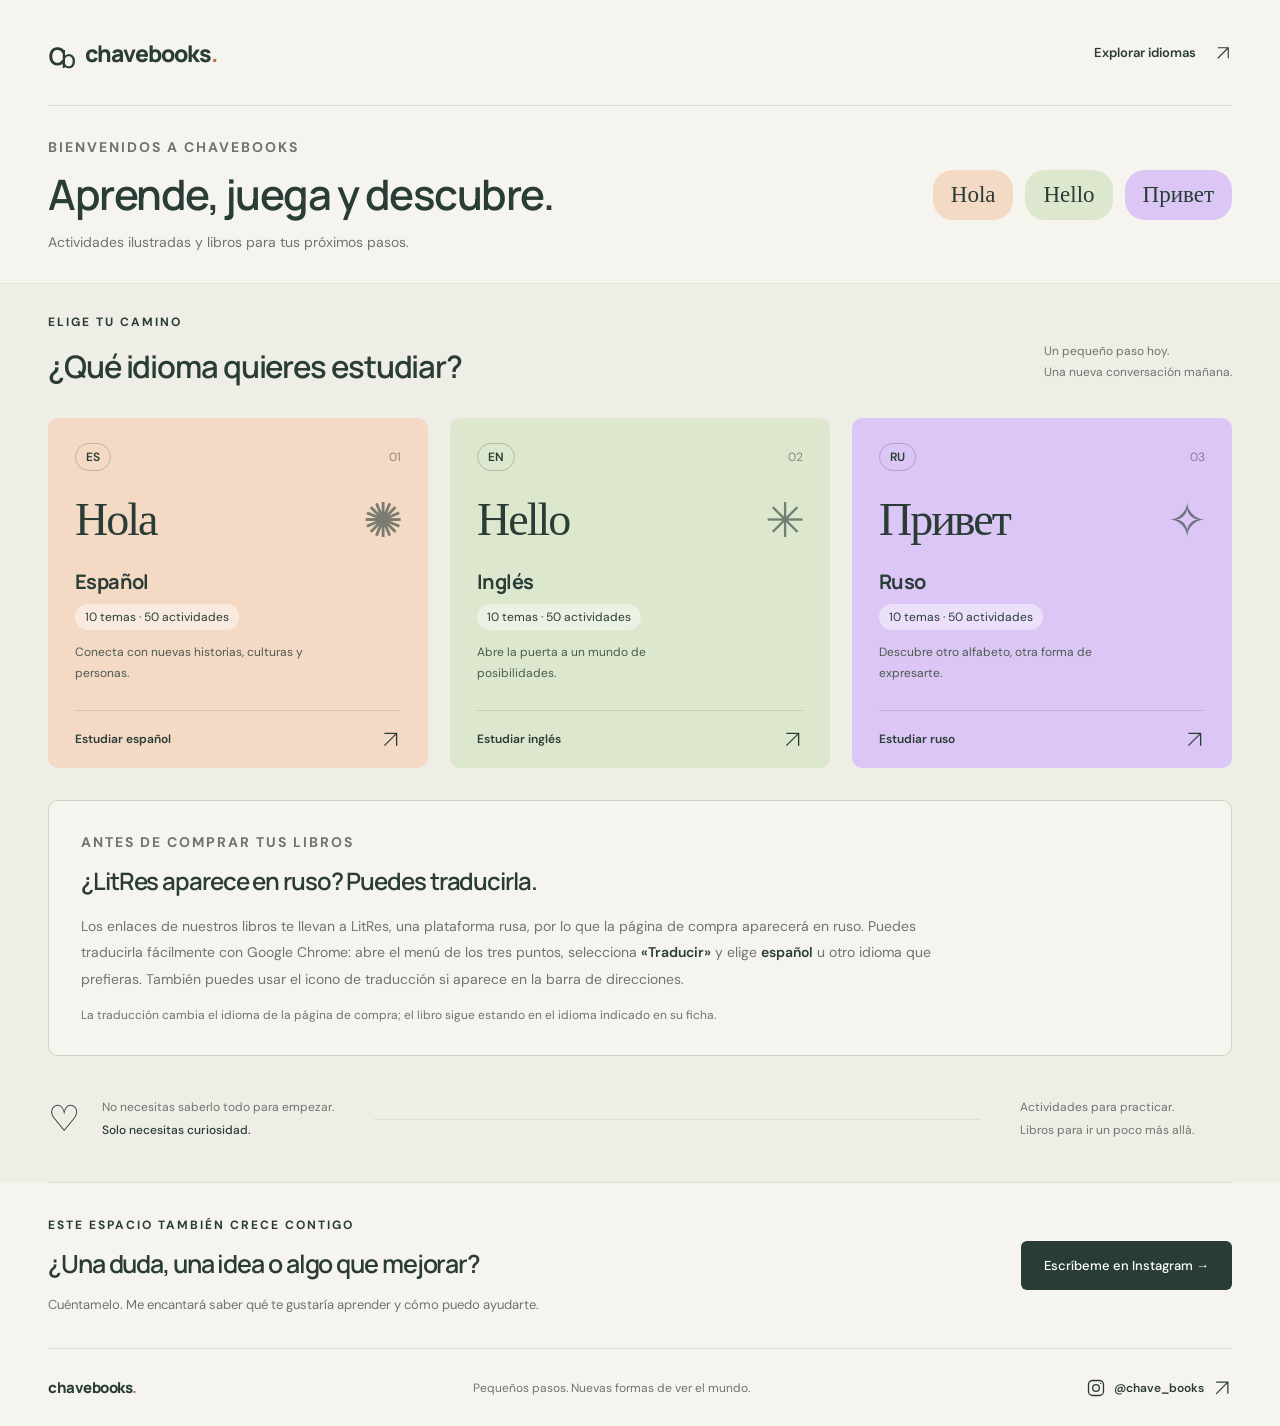
==== commit e73ffbdc: "Refine content, mobile lessons, book catalog and production publishing" ====
--- a/index.html
+++ b/index.html
@@ -5,21 +5,21 @@
   <meta name="viewport" content="width=device-width, initial-scale=1">
   <meta name="theme-color" content="#f6f4ee">
   <meta name="description" content="Aprende español, inglés y ruso a tu ritmo. Practica con actividades interactivas y descubre libros para seguir aprendiendo.">
-  <title>chavebooks · Un idioma, mil posibilidades</title>
+  <title>chavebooks · Aprende, juega y descubre.</title>
   <link rel="icon" href="favicon.svg" type="image/svg+xml">
   <link rel="canonical" href="https://magnificent-empanada-bff6dc.netlify.app/">
   <meta property="og:type" content="website">
   <meta property="og:locale" content="es_ES">
   <meta property="og:site_name" content="chavebooks">
-  <meta property="og:title" content="chavebooks · Aprende idiomas jugando">
+  <meta property="og:title" content="chavebooks · Aprende, juega y descubre.">
   <meta property="og:description" content="Actividades, juegos y libros para descubrir el español, el inglés y el ruso a tu ritmo.">
   <meta property="og:url" content="https://magnificent-empanada-bff6dc.netlify.app/">
   <meta property="og:image" content="https://magnificent-empanada-bff6dc.netlify.app/assets/social/chavebooks.png">
   <meta property="og:image:width" content="1200">
   <meta property="og:image:height" content="630">
-  <meta property="og:image:alt" content="chavebooks: aprende español, inglés y ruso jugando">
+  <meta property="og:image:alt" content="chavebooks: Aprende, juega y descubre. Español, inglés y ruso con un perro, un elefante y una fresa.">
   <meta name="twitter:card" content="summary_large_image">
-  <meta name="twitter:title" content="chavebooks · Aprende idiomas jugando">
+  <meta name="twitter:title" content="chavebooks · Aprende, juega y descubre.">
   <meta name="twitter:description" content="Descubre actividades, juegos y libros para aprender idiomas a tu ritmo.">
   <meta name="twitter:image" content="https://magnificent-empanada-bff6dc.netlify.app/assets/social/chavebooks.png">
   <link rel="stylesheet" href="styles.css">
--- a/styles.css
+++ b/styles.css
@@ -1,9 +1,11 @@
-@import url('https://fonts.googleapis.com/css2?family=DM+Sans:wght@400;450;500;550;600;650;700&family=Manrope:wght@400;500;600;650;700;750;800&display=swap');
-:root{--ink:#293d36;--muted:#6d756e;--paper:#f6f4ee;--line:#dcded3;--peach:#f4d9c5;--sage:#dce7cd;--lavender:#e4dded}*{box-sizing:border-box}html{scroll-behavior:smooth;scroll-padding-top:24px}body{margin:0;background:var(--paper);color:var(--ink);font:16px 'DM Sans',sans-serif}a{color:inherit;text-decoration:none}button,input{font:inherit}button,a,input{ -webkit-tap-highlight-color:transparent}a:focus-visible,button:focus-visible,input:focus-visible{outline:3px solid #926840;outline-offset:5px}.wrap{max-width:1200px;width:calc(100% - 96px);margin:auto}.header{height:106px;display:flex;align-items:center;justify-content:space-between;border-bottom:1px solid var(--line)}.brand{font-family:'Manrope',sans-serif;font-size:23px;font-weight:800;letter-spacing:-1px;display:flex;align-items:center}.brand-icon{font-size:32px;display:inline-flex;align-items:baseline;margin-right:14px;letter-spacing:-5px;font-weight:500}.brand-icon span{font-size:25px;transform:translateY(3px)}.brand-dot{color:#ba714c}.header nav a{font-size:13px;font-weight:600}.header nav span{margin-left:22px;font-size:20px}.hero{display:grid;grid-template-columns:1.1fr 1fr;gap:20px;padding-top:78px;padding-bottom:75px}.eyebrow{font-size:10px;letter-spacing:2px;font-weight:700;line-height:1.8}.small-star{font-size:18px;color:#a16e4f;vertical-align:middle;margin-right:8px}h1,h2,h3,p{margin-top:0}h1,h2,h3{font-family:'Manrope',sans-serif}h1{font-size:66px;line-height:1.14;font-weight:600;letter-spacing:-3.6px;margin-bottom:24px;margin-top:23px}h1 em{font-family:Georgia,serif;font-weight:400;letter-spacing:-3px;color:#798568}.hero-description{color:var(--muted);font-size:15px;line-height:1.9;max-width:370px;margin-bottom:29px}.button{display:inline-flex;gap:30px;align-items:center;justify-content:space-between;padding:16px 23px;border-radius:6px;font-size:13px;font-weight:500;border:0;cursor:pointer;transition:background .18s,transform .18s}.dark{background:var(--ink);color:#fff}.dark:hover{background:#42594b;transform:translateY(-2px)}.button span{font-size:19px}.hero-note{font-size:11px;color:var(--muted);margin:20px 0 0}.hero-note span{color:#9eaa8b;margin-right:6px}.hero-art{position:relative;height:390px;align-self:center}.orbit{position:absolute;border:1px solid #d9ddcf;border-radius:50%;width:355px;height:355px;top:6px;left:55px}.orbit-two{width:285px;height:285px;top:41px;left:90px}.speech{position:absolute;width:205px;height:136px;display:flex;flex-direction:column;justify-content:center;padding-left:28px;border-radius:19px;font-family:'Manrope',sans-serif;font-size:42px;font-weight:600;letter-spacing:-2px;box-shadow:0 12px 20px #293d3608}.speech:after{content:'';position:absolute;bottom:-16px;left:28px;border:10px solid transparent;border-top-color:inherit;border-bottom:0;transform:skewY(-25deg)}.speech span{font-family:'DM Sans',sans-serif;font-size:11px;letter-spacing:0;font-weight:400;margin-top:5px}.speech-es{background:var(--peach);border-color:var(--peach);left:40px;top:20px;transform:rotate(-9deg)}.speech-en{background:var(--sage);border-color:var(--sage);right:0;top:108px;transform:rotate(8deg);z-index:2}.speech-ru{background:var(--lavender);border-color:var(--lavender);left:68px;top:220px;transform:rotate(-5deg);font-size:36px}.art-star{position:absolute;right:32px;top:5px;font-size:64px;color:#9da98a}.tiny-star{position:absolute;left:4px;top:210px;font-size:35px;color:#b28361}.art-caption{position:absolute;bottom:0;right:12px;font-size:8px;letter-spacing:1.5px;transform:rotate(-90deg);transform-origin:right center}.languages-section{padding:52px 0 0;background:#eeeee6;border-top:1px solid #e2e4da}.section-heading{display:flex;justify-content:space-between;align-items:end;margin-bottom:32px}.section-heading .eyebrow{margin-bottom:12px}h2{font-size:31px;line-height:1.3;font-weight:600;letter-spacing:-1.1px;margin-bottom:0}.section-heading>p{font-size:12px;line-height:1.8;color:var(--muted);margin:0 0 2px}.language-grid{display:grid;grid-template-columns:repeat(3,1fr);gap:22px}.language-card{padding:25px 27px 0;border-radius:10px;transition:transform .2s,box-shadow .2s}.language-card:hover{transform:translateY(-6px);box-shadow:0 12px 22px #293d3610}.peach{background:var(--peach)}.sage{background:var(--sage)}.lavender{background:var(--lavender)}.card-top{display:flex;align-items:center;justify-content:space-between}.language-code{border:1px solid #293d3640;border-radius:30px;padding:5px 10px;font-size:10px;font-weight:600}.card-number{font-size:10px;color:#293d3680}.native{font-family:Georgia,serif;font-size:46px;letter-spacing:-2px;margin:21px 0 20px;display:flex;align-items:center;justify-content:space-between}.native span{font-family:serif;font-size:48px;font-weight:400;opacity:.6}.language-card h3{font-size:20px;letter-spacing:-.6px;margin-bottom:9px}.language-card>p{font-size:12px;line-height:1.8;max-width:230px;min-height:44px;color:#4b5b50;margin-bottom:24px}.card-bottom{border-top:1px solid #293d3626;display:flex;align-items:center;justify-content:space-between;padding:18px 0;font-size:12px;font-weight:600}.card-bottom span{font-size:21px}.learning-note{display:flex;align-items:center;gap:22px;padding:40px 0}.learning-note>span:first-child{font-size:36px;font-family:serif}.learning-note p{font-size:12px;line-height:1.9;margin:0;color:var(--muted)}.learning-note strong{font-weight:500;color:var(--ink)}.note-line{height:1px;background:var(--line);flex:1;margin:0 18px}.note-right{min-width:212px}.footer{padding:28px 0;display:flex;justify-content:space-between;align-items:center;gap:24px}.footer-brand{font-size:15px;letter-spacing:-.5px}.footer p,.footer>span{font-size:10px;color:var(--muted);margin:0}.skip{position:absolute;left:12px;top:-70px;z-index:10;background:var(--ink);color:white;padding:12px}.skip:focus{top:8px}.detail{padding:30px 0 60px;min-height:75vh}.back{font-size:12px;display:inline-block;margin-bottom:25px}.language-banner{border-radius:12px;padding:35px 40px;display:flex;justify-content:space-between;align-items:center}.language-banner h1{margin:12px 0;font-size:48px;letter-spacing:-2px}.language-banner p:last-child{font-size:14px;margin-bottom:0}.banner-native{font-family:Georgia,serif;font-style:italic;font-weight:400;opacity:.55;margin-left:28px}.banner-star{font-size:90px;opacity:.5}.tabs{display:flex;gap:35px;border-bottom:1px solid var(--line);margin-top:20px}.tabs a{padding:18px 0;font-size:14px;border-bottom:3px solid transparent}.tabs a[aria-current]{border-color:var(--ink);font-weight:700}.tabs span{margin-left:18px}.activity-heading{display:flex;gap:20px;justify-content:space-between;align-items:center;margin:38px 0 28px}.activity-heading h2{margin-bottom:12px}.activity-heading p:last-child{font-size:14px;color:var(--muted);line-height:1.8;margin:0;max-width:650px}.level{font-size:11px;background:#e7ebdf;padding:9px 13px;border-radius:30px;white-space:nowrap}.exercise-meta{display:flex;justify-content:space-between;border-bottom:1px solid var(--line);padding:17px 0;font-size:12px;color:var(--muted)}.question{border:0;border-bottom:1px solid var(--line);margin:0;padding:26px 0;min-width:0}.question legend{float:left;width:100%;font-size:17px;margin-bottom:18px;line-height:1.6}.question-number{font-size:11px;color:var(--muted);margin-right:15px}.answers{clear:both;display:flex;gap:12px;padding-left:34px}.answers label{position:relative;cursor:pointer}.answers input{position:absolute;left:12px;top:12px;width:16px;height:16px;accent-color:var(--ink)}.answers label span{display:block;border:1px solid #cdd3c5;border-radius:5px;padding:12px 24px 12px 40px;font-size:14px}.answers input:checked+span{background:#dce7cd;border-color:#708369}.answers input:focus-visible+span{outline:2px solid #926840;outline-offset:2px}.feedback{font-size:13px;margin:15px 0 0 34px;line-height:1.8}.feedback:empty{display:none}.correct{color:#345c38}.incorrect{color:#8d4627}.exercise-actions{display:flex;align-items:center;gap:25px;margin-top:28px}.reset{border:0;background:none;color:var(--ink);font-size:12px;cursor:pointer;padding:12px}.result:not(:empty){padding:22px;background:var(--sage);border-radius:8px;margin-top:25px;line-height:1.8}.empty-books{padding:50px 24px;background:#eeeee6;text-align:center;border-radius:10px}.book-symbol{font-size:54px;color:#798568}.empty-books h3{font-size:24px;margin:15px 0;letter-spacing:-.7px}.empty-books p{font-size:14px;line-height:1.9;max-width:470px;margin:0 auto 25px;color:var(--muted)}.book-grid{display:grid;grid-template-columns:repeat(3,1fr);gap:22px}.book-card{border:1px solid var(--line);border-radius:10px;padding:28px}.book-card h3{font-size:25px;margin:15px 0}.book-card p{color:var(--muted);font-size:14px;line-height:1.8}
-@media(min-width:1400px){.hero{padding-top:95px;padding-bottom:95px}}@media(max-width:1050px){.wrap{width:calc(100% - 56px)}h1{font-size:54px}.hero-art{transform:scale(.85);transform-origin:right center}.hero{grid-template-columns:1.15fr 1fr;gap:0}.speech-en{right:-25px}.language-card{padding:22px 22px 0}.native{font-size:40px}.footer>span{display:none}}@media(max-width:760px){.wrap{width:calc(100% - 40px)}.header{height:82px}.brand{font-size:19px}.brand-icon{margin-right:10px}.header nav a{font-size:11px}.header nav span{margin-left:5px}.hero{grid-template-columns:1fr;padding-top:40px;padding-bottom:24px}.hero h1{font-size:52px;letter-spacing:-2.8px}.hero-description{max-width:400px}.hero-art{width:370px;max-width:100%;height:345px;transform:scale(.85);transform-origin:center center;justify-self:center;margin:0 0 8px}.orbit{left:12px;top:0;width:330px;height:330px}.orbit-two{left:42px;top:30px;width:270px;height:270px}.speech-es{left:10px;top:5px}.speech-en{right:-2px;top:99px}.speech-ru{left:35px;top:205px}.art-star{right:15px;top:-5px}.tiny-star{left:-15px;top:182px}.art-caption{display:none}.languages-section{padding-top:35px}.section-heading{display:block}.section-heading>p{margin-top:16px}h2{font-size:27px}.language-grid{grid-template-columns:1fr;gap:16px}.language-card{padding:23px 25px 0}.native{margin:12px 0;font-size:43px}.language-card>p{max-width:100%;min-height:0}.learning-note{gap:15px;padding:30px 0}.note-line,.note-right{display:none}.footer{align-items:start;flex-direction:column;gap:12px;padding:25px 0}.language-banner{padding:25px}.language-banner h1{font-size:36px}.banner-native{display:block;margin:10px 0 0;font-size:30px}.banner-star{font-size:60px}.activity-heading{align-items:start;flex-direction:column;margin:28px 0 22px}.exercise-meta{gap:15px;font-size:10px}.question legend{font-size:15px}.answers{padding-left:0;gap:8px;flex-wrap:wrap}.answers label span{padding:12px 16px 12px 36px;font-size:13px}.feedback{margin-left:0}.exercise-actions{gap:12px;flex-wrap:wrap}.book-grid{grid-template-columns:1fr}.empty-books h3{font-size:22px}}@media(prefers-reduced-motion:reduce){html{scroll-behavior:auto}*{transition:none!important}}
+@font-face { font-family: 'DM Sans'; font-style: normal; font-weight: 100 1000; font-display: swap; src: url('assets/fonts/dm-sans-latin-wght-normal.woff2') format('woff2'); }
+@font-face { font-family: 'Manrope'; font-style: normal; font-weight: 200 800; font-display: swap; src: url('assets/fonts/manrope-latin-wght-normal.woff2') format('woff2'); unicode-range: U+0000-00FF,U+0131,U+0152-0153,U+02BB-02BC,U+02C6,U+02DA,U+02DC,U+0304,U+0308,U+0329,U+2000-206F,U+20AC,U+2122,U+2191,U+2193,U+2212,U+2215,U+FEFF,U+FFFD; }
+@font-face { font-family: 'Manrope'; font-style: normal; font-weight: 200 800; font-display: swap; src: url('assets/fonts/manrope-cyrillic-wght-normal.woff2') format('woff2'); unicode-range: U+0301,U+0400-045F,U+0490-0491,U+04B0-04B1,U+2116; }
+:root{--ink:#293d36;--muted:#6d756e;--paper:#f6f4ee;--line:#dcded3;--peach:#f4d9c5;--sage:#dce7cd;--lavender:#e4dded}*{box-sizing:border-box}html{scroll-behavior:smooth;scroll-padding-top:24px}body{margin:0;background:var(--paper);color:var(--ink);font:16px 'DM Sans','Manrope',sans-serif}a{color:inherit;text-decoration:none}button,input{font:inherit}button,a,input{ -webkit-tap-highlight-color:transparent}a:focus-visible,button:focus-visible,input:focus-visible{outline:3px solid #926840;outline-offset:5px}.wrap{max-width:1200px;width:calc(100% - 96px);margin:auto}.header{height:106px;display:flex;align-items:center;justify-content:space-between;border-bottom:1px solid var(--line)}.brand{font-family:'Manrope',sans-serif;font-size:23px;font-weight:800;letter-spacing:-1px;display:flex;align-items:center}.brand-icon{font-size:32px;display:inline-flex;align-items:baseline;margin-right:14px;letter-spacing:-5px;font-weight:500}.brand-icon span{font-size:25px;transform:translateY(3px)}.brand-dot{color:#ba714c}.header nav a{font-size:13px;font-weight:600}.header nav span{margin-left:22px;font-size:20px}.hero{display:grid;grid-template-columns:1.1fr 1fr;gap:20px;padding-top:78px;padding-bottom:75px}.eyebrow{font-size:12px;letter-spacing:2px;font-weight:700;line-height:1.8}.small-star{font-size:18px;color:#a16e4f;vertical-align:middle;margin-right:8px}h1,h2,h3,p{margin-top:0}h1,h2,h3{font-family:'Manrope',sans-serif}h1{font-size:66px;line-height:1.14;font-weight:600;letter-spacing:-3.6px;margin-bottom:24px;margin-top:23px}h1 em{font-family:Georgia,serif;font-weight:400;letter-spacing:-3px;color:#798568}.hero-description{color:var(--muted);font-size:15px;line-height:1.9;max-width:370px;margin-bottom:29px}.button{display:inline-flex;gap:30px;align-items:center;justify-content:space-between;padding:16px 23px;border-radius:6px;font-size:13px;font-weight:500;border:0;cursor:pointer;transition:background .18s,transform .18s}.dark{background:var(--ink);color:#fff}.dark:hover{background:#42594b;transform:translateY(-2px)}.button span{font-size:19px}.hero-note{font-size:12px;color:var(--muted);margin:20px 0 0}.hero-note span{color:#9eaa8b;margin-right:6px}.hero-art{position:relative;height:390px;align-self:center}.orbit{position:absolute;border:1px solid #d9ddcf;border-radius:50%;width:355px;height:355px;top:6px;left:55px}.orbit-two{width:285px;height:285px;top:41px;left:90px}.speech{position:absolute;width:205px;height:136px;display:flex;flex-direction:column;justify-content:center;padding-left:28px;border-radius:19px;font-family:'Manrope',sans-serif;font-size:42px;font-weight:600;letter-spacing:-2px;box-shadow:0 12px 20px #293d3608}.speech:after{content:'';position:absolute;bottom:-16px;left:28px;border:10px solid transparent;border-top-color:inherit;border-bottom:0;transform:skewY(-25deg)}.speech span{font-family:'DM Sans','Manrope',sans-serif;font-size:12px;letter-spacing:0;font-weight:400;margin-top:5px}.speech-es{background:var(--peach);border-color:var(--peach);left:40px;top:20px;transform:rotate(-9deg)}.speech-en{background:var(--sage);border-color:var(--sage);right:0;top:108px;transform:rotate(8deg);z-index:2}.speech-ru{background:var(--lavender);border-color:var(--lavender);left:68px;top:220px;transform:rotate(-5deg);font-size:36px}.art-star{position:absolute;right:32px;top:5px;font-size:64px;color:#9da98a}.tiny-star{position:absolute;left:4px;top:210px;font-size:35px;color:#b28361}.art-caption{position:absolute;bottom:0;right:12px;font-size:12px;letter-spacing:1.5px;transform:rotate(-90deg);transform-origin:right center}.languages-section{padding:52px 0 0;background:#eeeee6;border-top:1px solid #e2e4da}.section-heading{display:flex;justify-content:space-between;align-items:end;margin-bottom:32px}.section-heading .eyebrow{margin-bottom:12px}h2{font-size:31px;line-height:1.3;font-weight:600;letter-spacing:-1.1px;margin-bottom:0}.section-heading>p{font-size:12px;line-height:1.8;color:var(--muted);margin:0 0 2px}.language-grid{display:grid;grid-template-columns:repeat(3,1fr);gap:22px}.language-card{padding:25px 27px 0;border-radius:10px;transition:transform .2s,box-shadow .2s}.language-card:hover{transform:translateY(-6px);box-shadow:0 12px 22px #293d3610}.peach{background:var(--peach)}.sage{background:var(--sage)}.lavender{background:var(--lavender)}.card-top{display:flex;align-items:center;justify-content:space-between}.language-code{border:1px solid #293d3640;border-radius:30px;padding:5px 10px;font-size:12px;font-weight:600}.card-number{font-size:12px;color:#293d3680}.native{font-family:Georgia,serif;font-size:46px;letter-spacing:-2px;margin:21px 0 20px;display:flex;align-items:center;justify-content:space-between}.native span{font-family:serif;font-size:48px;font-weight:400;opacity:.6}.language-card h3{font-size:20px;letter-spacing:-.6px;margin-bottom:9px}.language-card>p{font-size:12px;line-height:1.8;max-width:230px;min-height:44px;color:#4b5b50;margin-bottom:24px}.card-bottom{border-top:1px solid #293d3626;display:flex;align-items:center;justify-content:space-between;padding:18px 0;font-size:12px;font-weight:600}.card-bottom span{font-size:21px}.learning-note{display:flex;align-items:center;gap:22px;padding:40px 0}.learning-note>span:first-child{font-size:36px;font-family:serif}.learning-note p{font-size:12px;line-height:1.9;margin:0;color:var(--muted)}.learning-note strong{font-weight:500;color:var(--ink)}.note-line{height:1px;background:var(--line);flex:1;margin:0 18px}.note-right{min-width:212px}.footer{padding:28px 0;display:flex;justify-content:space-between;align-items:center;gap:24px}.footer-brand{font-size:15px;letter-spacing:-.5px}.footer p,.footer>span{font-size:12px;color:var(--muted);margin:0}.skip{position:absolute;left:12px;top:-70px;z-index:10;background:var(--ink);color:white;padding:12px}.skip:focus{top:8px}.detail{padding:30px 0 60px;min-height:75vh}.back{font-size:12px;display:inline-block;margin-bottom:25px}.language-banner{border-radius:12px;padding:35px 40px;display:flex;justify-content:space-between;align-items:center}.language-banner h1{margin:12px 0;font-size:48px;letter-spacing:-2px}.language-banner p:last-child{font-size:14px;margin-bottom:0}.banner-native{font-family:Georgia,serif;font-style:italic;font-weight:400;opacity:.55;margin-left:28px}.banner-star{font-size:90px;opacity:.5}.tabs{display:flex;gap:35px;border-bottom:1px solid var(--line);margin-top:20px}.tabs a{padding:18px 0;font-size:14px;border-bottom:3px solid transparent}.tabs a[aria-current]{border-color:var(--ink);font-weight:700}.tabs span{margin-left:18px}.activity-heading{display:flex;gap:20px;justify-content:space-between;align-items:center;margin:38px 0 28px}.activity-heading h2{margin-bottom:12px}.activity-heading p:last-child{font-size:14px;color:var(--muted);line-height:1.8;margin:0;max-width:650px}.level{font-size:12px;background:#e7ebdf;padding:9px 13px;border-radius:30px;white-space:nowrap}.exercise-meta{display:flex;justify-content:space-between;border-bottom:1px solid var(--line);padding:17px 0;font-size:12px;color:var(--muted)}.question{border:0;border-bottom:1px solid var(--line);margin:0;padding:26px 0;min-width:0}.question legend{float:left;width:100%;font-size:17px;margin-bottom:18px;line-height:1.6}.question-number{font-size:12px;color:var(--muted);margin-right:15px}.answers{clear:both;display:flex;gap:12px;padding-left:34px}.answers label{position:relative;cursor:pointer}.answers input{position:absolute;left:12px;top:12px;width:16px;height:16px;accent-color:var(--ink)}.answers label span{display:block;border:1px solid #cdd3c5;border-radius:5px;padding:12px 24px 12px 40px;font-size:14px}.answers input:checked+span{background:#dce7cd;border-color:#708369}.answers input:focus-visible+span{outline:2px solid #926840;outline-offset:2px}.feedback{font-size:13px;margin:15px 0 0 34px;line-height:1.8}.feedback:empty{display:none}.correct{color:#345c38}.incorrect{color:#8d4627}.exercise-actions{display:flex;align-items:center;gap:25px;margin-top:28px}.reset{border:0;background:none;color:var(--ink);font-size:12px;cursor:pointer;padding:12px}.result:not(:empty){padding:22px;background:var(--sage);border-radius:8px;margin-top:25px;line-height:1.8}.empty-books{padding:50px 24px;background:#eeeee6;text-align:center;border-radius:10px}.book-symbol{font-size:54px;color:#798568}.empty-books h3{font-size:24px;margin:15px 0;letter-spacing:-.7px}.empty-books p{font-size:14px;line-height:1.9;max-width:470px;margin:0 auto 25px;color:var(--muted)}.book-grid{display:grid;grid-template-columns:repeat(3,1fr);gap:22px}.book-card{border:1px solid var(--line);border-radius:10px;padding:28px}.book-card h3{font-size:25px;margin:15px 0}.book-card p{color:var(--muted);font-size:14px;line-height:1.8}
+@media(min-width:1400px){.hero{padding-top:95px;padding-bottom:95px}}@media(max-width:1050px){.wrap{width:calc(100% - 56px)}h1{font-size:54px}.hero-art{transform:scale(.85);transform-origin:right center}.hero{grid-template-columns:1.15fr 1fr;gap:0}.speech-en{right:-25px}.language-card{padding:22px 22px 0}.native{font-size:40px}.footer>span{display:none}}@media(max-width:760px){.wrap{width:calc(100% - 40px)}.header{height:82px}.brand{font-size:19px}.brand-icon{margin-right:10px}.header nav a{font-size:12px}.header nav span{margin-left:5px}.hero{grid-template-columns:1fr;padding-top:40px;padding-bottom:24px}.hero h1{font-size:52px;letter-spacing:-2.8px}.hero-description{max-width:400px}.hero-art{width:370px;max-width:100%;height:345px;transform:scale(.85);transform-origin:center center;justify-self:center;margin:0 0 8px}.orbit{left:12px;top:0;width:330px;height:330px}.orbit-two{left:42px;top:30px;width:270px;height:270px}.speech-es{left:10px;top:5px}.speech-en{right:-2px;top:99px}.speech-ru{left:35px;top:205px}.art-star{right:15px;top:-5px}.tiny-star{left:-15px;top:182px}.art-caption{display:none}.languages-section{padding-top:35px}.section-heading{display:block}.section-heading>p{margin-top:16px}h2{font-size:27px}.language-grid{grid-template-columns:1fr;gap:16px}.language-card{padding:23px 25px 0}.native{margin:12px 0;font-size:43px}.language-card>p{max-width:100%;min-height:0}.learning-note{gap:15px;padding:30px 0}.note-line,.note-right{display:none}.footer{align-items:start;flex-direction:column;gap:12px;padding:25px 0}.language-banner{padding:25px}.language-banner h1{font-size:36px}.banner-native{display:block;margin:10px 0 0;font-size:30px}.banner-star{font-size:60px}.activity-heading{align-items:start;flex-direction:column;margin:28px 0 22px}.exercise-meta{gap:15px;font-size:12px}.question legend{font-size:15px}.answers{padding-left:0;gap:8px;flex-wrap:wrap}.answers label span{padding:12px 16px 12px 36px;font-size:13px}.feedback{margin-left:0}.exercise-actions{gap:12px;flex-wrap:wrap}.book-grid{grid-template-columns:1fr}.empty-books h3{font-size:22px}}@media(prefers-reduced-motion:reduce){html{scroll-behavior:auto}*{transition:none!important}}
 
 .arrow-icon{width:21px;height:21px;flex-shrink:0;vertical-align:middle}.header .arrow-icon{margin-left:18px;width:18px;height:18px}.tabs .arrow-icon{margin-left:18px;width:16px;height:16px}.art-caption{bottom:35px;right:-5px;transform:rotate(-90deg) translateX(100%)}
-@media(max-width:760px){.hero-copy{min-width:0}.hero h1{font-size:clamp(39px,12.5vw,52px);letter-spacing:-2.8px}.hero h1 em{letter-spacing:-2.8px}.header .arrow-icon{margin-left:4px;width:15px;height:15px}.hero-art{min-width:0}.hero .eyebrow{font-size:9px;letter-spacing:1.6px}}
+@media(max-width:760px){.hero-copy{min-width:0}.hero h1{font-size:clamp(39px,12.5vw,52px);letter-spacing:-2.8px}.hero h1 em{letter-spacing:-2.8px}.header .arrow-icon{margin-left:4px;width:15px;height:15px}.hero-art{min-width:0}.hero .eyebrow{font-size:12px;letter-spacing:1.6px}}
 @media(max-width:760px){.hero{grid-template-columns:minmax(0,1fr)}.book-card{min-width:0;display:flex;flex-direction:column;align-items:flex-start}.book-card h3{overflow-wrap:anywhere}.book-card .button{margin-top:auto}.book-grid{gap:16px}}
 
 .litres-notice{margin-top:32px;padding:28px 32px;border:1px solid #cdd3c5;border-radius:10px;background:var(--paper)}.litres-notice .eyebrow{margin-bottom:10px}.litres-notice h2{font-size:24px;margin-bottom:16px}.litres-notice p{font-size:14px;line-height:1.9;max-width:850px;color:var(--muted);margin-bottom:12px}.litres-notice strong{color:var(--ink);font-weight:600}.litres-notice .litres-note{font-size:12px;margin-bottom:0}@media(max-width:760px){.litres-notice{padding:23px;margin-top:24px}.litres-notice h2{font-size:22px}}
@@ -81,14 +83,14 @@
 .topic-tip { background: var(--world-soft); padding: 19px 24px; border-left: 4px solid var(--world-dark); border-radius: 0 10px 10px 0; margin: 25px 0; font-size: 13px; line-height: 1.8; }
 .topic-tip p { margin: 5px 0 0; }
 .mode-grid { display: grid; grid-template-columns: repeat(2, minmax(0, 1fr)); gap: 20px; }
-.mode-index { font-size: 10px; letter-spacing: 1px; font-weight: 700; }
+.mode-index { font-size: 12px; letter-spacing: 1px; font-weight: 700; }
 .mode-icon { font-size: 34px; margin: 15px 0; color: var(--world-dark); }
 .exercise-heading h2 { margin-bottom: 15px; }
 .exercise-heading > p:last-child { line-height: 1.8; color: var(--muted); max-width: 780px; font-size: 14px; }
 .exercise-steps { display: flex; gap: 12px; margin: 25px 0; }
 .exercise-steps a { display: flex; align-items: center; justify-content: center; position: relative; width: 42px; height: 42px; border-radius: 12px; border: 1px solid var(--line); background: var(--paper); font-size: 14px; }
 .exercise-steps a[aria-current] { background: var(--ink); color: var(--paper); border-color: var(--ink); }
-.exercise-steps a > span { position: absolute; top: -8px; right: -5px; border-radius: 50%; background: var(--world); color: var(--ink); border: 1px solid var(--line); font-size: 11px; padding: 2px 4px; }
+.exercise-steps a > span { position: absolute; top: -8px; right: -5px; border-radius: 50%; background: var(--world); color: var(--ink); border: 1px solid var(--line); font-size: 12px; padding: 2px 4px; }
 #exercise { background: var(--paper); padding: 8px 30px 30px; border: 1px solid var(--line); border-radius: 16px; }
 .written-answer, .question select { display: block; clear: both; width: min(100%, 540px); border: 1px solid var(--world-dark); background: #fff; color: var(--ink); padding: 13px 15px; border-radius: 8px; font: inherit; font-size: 16px; }
 .written-answer:focus, .question select:focus { outline: 3px solid var(--world); outline-offset: 2px; }
@@ -116,7 +118,7 @@
 .exercise-next a:hover { text-decoration: underline; }
 body[data-language]:not([data-language=""]) .book-card { background: var(--paper); border-top: 8px solid var(--world); }
 body[data-language]:not([data-language=""]) .language-banner { border: 1px solid var(--line); box-shadow: 0 7px 0 var(--world-soft); }
-.home-activity-count { display: inline-block; background: #ffffff70; padding: 5px 10px; border-radius: 20px; font-size: 10px; margin-bottom: 12px; }
+.home-activity-count { display: inline-block; background: #ffffff70; padding: 5px 10px; border-radius: 20px; font-size: 12px; margin-bottom: 12px; }
 @media(max-width: 1000px) { .topic-grid { grid-template-columns: repeat(2,minmax(0,1fr)); } }
 @media(max-width: 760px) {
   .topic-grid, .mode-grid { grid-template-columns: minmax(0,1fr); }
@@ -135,7 +137,7 @@
   .vocab-picture { width: 140px; }
   .story-sheet { padding-left: 12px; }
   .scrambled { font-size: 20px; letter-spacing: 2px; }
-  .exercise-meta { font-size: 11px; line-height: 1.7; }
+  .exercise-meta { font-size: 12px; line-height: 1.7; }
   .footer .instagram-link { font-size: 13px; }
 }
 /* El foco se dirige al contenido al navegar sin dibujar un marco alrededor de toda la página. */
@@ -176,7 +178,7 @@
 .letter-grid button.found { background: var(--world); border-color: var(--world-dark); }
 .crossword-grid { display: grid; grid-template-columns: repeat(var(--grid-size),32px); width: max-content; margin: auto; gap: 2px; }
 .crossword-cell { position: relative; width: 32px; height: 36px; background: #fff; border: 1px solid var(--world-dark); }
-.crossword-cell > span { position: absolute; font-size: 8px; top: 1px; left: 2px; pointer-events: none; }
+.crossword-cell > span { position: absolute; font-size: 12px; top: 1px; left: 2px; pointer-events: none; }
 .crossword-cell input { width: 100%; height: 100%; border: 0; padding: 8px 2px 1px; background: transparent; font-size: 19px; text-align: center; text-transform: uppercase; color: var(--ink); }
 .crossword-clues { margin-top: 24px; padding-left: 24px; }
 .crossword-clues li { padding: 10px 0; line-height: 1.7; font-size: 14px; }
@@ -190,13 +192,13 @@
 .book-card.recommended { outline: 2px solid var(--world-dark); }
 .book-cover { width: 100%; height: 280px; object-fit: contain; background: var(--world-soft); border-radius: 8px; margin-bottom: 20px; }
 .typographic-cover { display: flex; flex-direction: column; justify-content: space-between; padding: 25px; background: linear-gradient(135deg,var(--world-soft),var(--world)); border-left: 8px solid var(--world); text-align: left; }
-.typographic-cover > span { font-size: 10px; letter-spacing: 1px; }
+.typographic-cover > span { font-size: 12px; letter-spacing: 1px; }
 .typographic-cover strong { font-family: Georgia,serif; font-weight: 400; font-size: 29px; line-height: 1.25; overflow-wrap: anywhere; }
 .book-meta { display: flex; flex-wrap: wrap; gap: 8px; }
-.book-meta span, .book-audience { font-size: 11px; background: var(--world-soft); padding: 7px 10px; border-radius: 7px; color: var(--ink); line-height: 1.8; }
+.book-meta span, .book-audience { font-size: 12px; background: var(--world-soft); padding: 7px 10px; border-radius: 7px; color: var(--ink); line-height: 1.8; }
 .book-card .book-audience { font-size: 12px; color: var(--ink); }
 .book-card .button { margin-top: auto; }
-.book-card .litres-button-note { font-size: 11px; margin: 10px 0 0; line-height: 1.7; }
+.book-card .litres-button-note { font-size: 12px; margin: 10px 0 0; line-height: 1.7; }
 .related-book { display: grid; grid-template-columns: 150px minmax(0,1fr); gap: 25px; background: var(--world); padding: 25px; border-radius: 14px; margin: 28px 0; }
 .related-book .book-cover { height: 200px; margin-bottom: 0; background: var(--paper); }
 .related-book .typographic-cover { padding: 14px; }
@@ -206,7 +208,7 @@
 @media(max-width:760px) {
   .puzzle-panel { padding: 18px 12px; }
   .memory-grid { grid-template-columns: repeat(4,minmax(0,1fr)); gap: 7px; }
-  .memory-card { min-height: 105px; font-size: 11px; padding: 8px; }
+  .memory-card { min-height: 105px; font-size: 12px; padding: 8px; }
   .puzzle-clues { grid-template-columns: repeat(2,minmax(0,1fr)); gap: 8px; }
   .puzzle-clue { padding: 10px; }
   .letter-grid { gap: 2px; min-width: calc(var(--grid-size) * 24px); }
@@ -338,3 +340,62 @@
  .crossword-clue .activity-image { width: 65px!important; height: 65px!important; }
 }
 .memory-front .activity-image[src*="acciones/recortes/"] { object-fit: contain; }
+
+/* Ajustes de lectura: hueco de palabra, letras individuales y miniaturas uniformes. */
+.inline-gap { margin: 0 6px; transform: translateY(3px); }
+.letter-gap { display: inline-block; width: .65em; height: .8em; border-bottom: 2px solid currentColor; margin: 0 .12em; vertical-align: baseline; transform: translateY(2px); }
+.instruction-helps { display: flex; flex-wrap: wrap; gap: 10px 22px; align-items: flex-start; }
+.instruction-helps .instruction-help { min-width: 0; max-width: 100%; }
+.instruction-helps .instruction-help[open] { flex-basis: 100%; }
+.welcome-icon { width: 80px; height: 80px; flex: 0 0 80px; }
+.welcome-icon .topic-photo { width: 80px; height: 80px; object-fit: contain; }
+.activity-image[src*="assets/animales/"] { width: min(160px,100%); height: 155px; }
+.memory-card .activity-image[src*="assets/animales/"] { width: 100%; height: 85px; }
+.puzzle-clue .activity-image[src*="assets/animales/"] { width: 100%; height: 100px; }
+.basket-bank .fruit-card .activity-image { width: 100%; height: 95px; margin: 0 auto 8px; }
+.basket-target { min-height: 96px; }
+.basket-target .activity-image { width: 75px; height: 55px; margin: 0 auto; object-fit: contain; }
+@media(max-width:760px) { .topic-welcome > div { flex: 1; min-width: 0; } }
+@media(max-width:760px) {
+ .topic-welcome { display: grid; grid-template-columns: 80px minmax(0,1fr); grid-template-areas: 'picture count' 'title title'; }
+ .topic-welcome .welcome-icon { grid-area: picture; }
+ .topic-welcome > div { grid-area: title; }
+ .topic-welcome .completion-badge { grid-area: count; justify-self: end; margin-left: 0; }
+}
+
+/* Móvil: prioridad al ejercicio y casillas táctiles sin desplazamiento horizontal. */
+.back, .exercise-next > a, .tabs > a, .header nav a { min-height: 44px; display: inline-flex; align-items: center; }
+.answers label > span { min-height: 44px; }
+.crossword-grid { width: 100%; max-width: calc(var(--grid-size) * 36px + (var(--grid-size) - 1) * 1px + 10px); grid-template-columns: repeat(var(--grid-size),minmax(28px,1fr)); }
+.crossword-cell { width: auto; height: auto; min-height: 28px; aspect-ratio: 1; }
+.crossword-cell > span { font-size: 12px; line-height: 1; }
+.crossword-cell input { min-height: 28px; }
+@media(max-width:760px) {
+ .detail { width: calc(100% - 32px); }
+ .puzzle-panel { padding: 16px 6px; }
+ body[data-exercise="true"] .language-banner { display: none; }
+ body[data-exercise="true"] .detail { padding-top: 8px; }
+ body[data-exercise="true"] .detail > .back { margin-bottom: 4px; }
+ body[data-exercise="true"] .tabs { margin-top: 0; gap: 28px; }
+ body[data-exercise="true"] .tabs > a { padding-top: 8px; padding-bottom: 8px; }
+ body[data-exercise="true"] .topic-back { margin: 8px 0; }
+ body[data-exercise="true"] .exercise-heading h2 { font-size: 26px; }
+}
+
+.book-filters { display: flex; flex-wrap: wrap; gap: 10px; margin: 22px 0; }
+.book-filters button { min-height: 44px; padding: 10px 16px; border: 1px solid var(--world-dark); border-radius: 24px; background: var(--paper); color: var(--ink); font: inherit; font-size: 14px; cursor: pointer; }
+.book-filters button[aria-pressed="true"] { background: var(--ink); color: var(--paper); }
+#book-count { font-size: 14px; }
+.book-group { margin: 30px 0; }
+.book-group > h3 { font-size: 22px; margin-bottom: 22px; }
+.typographic-cover { align-items: center; justify-content: center; gap: 25px; }
+.typographic-cover > span { font-size: 18px; font-weight: 700; letter-spacing: -.5px; }
+.typographic-cover svg { width: 90px; max-width: 90%; height: 90px; opacity: .7; }
+.book-card .book-series { font-size: 12px; letter-spacing: 1px; margin: 0 0 10px; }
+.book-card .book-subtitle, .related-book .book-subtitle { font-size: 15px; font-weight: 600; color: var(--ink); margin-top: 0; }
+.book-card h3 { margin-top: 0; }
+.book-card .book-highlights { font-weight: 600; color: var(--ink); }
+.book-topics { font-size: 13px; line-height: 1.8; }
+.related-book .typographic-cover > span { font-size: 16px; }
+.error-page h1 { font-size: clamp(32px,6vw,48px); letter-spacing: -1.5px; overflow-wrap: anywhere; }
+small { font-size: 12px; }
